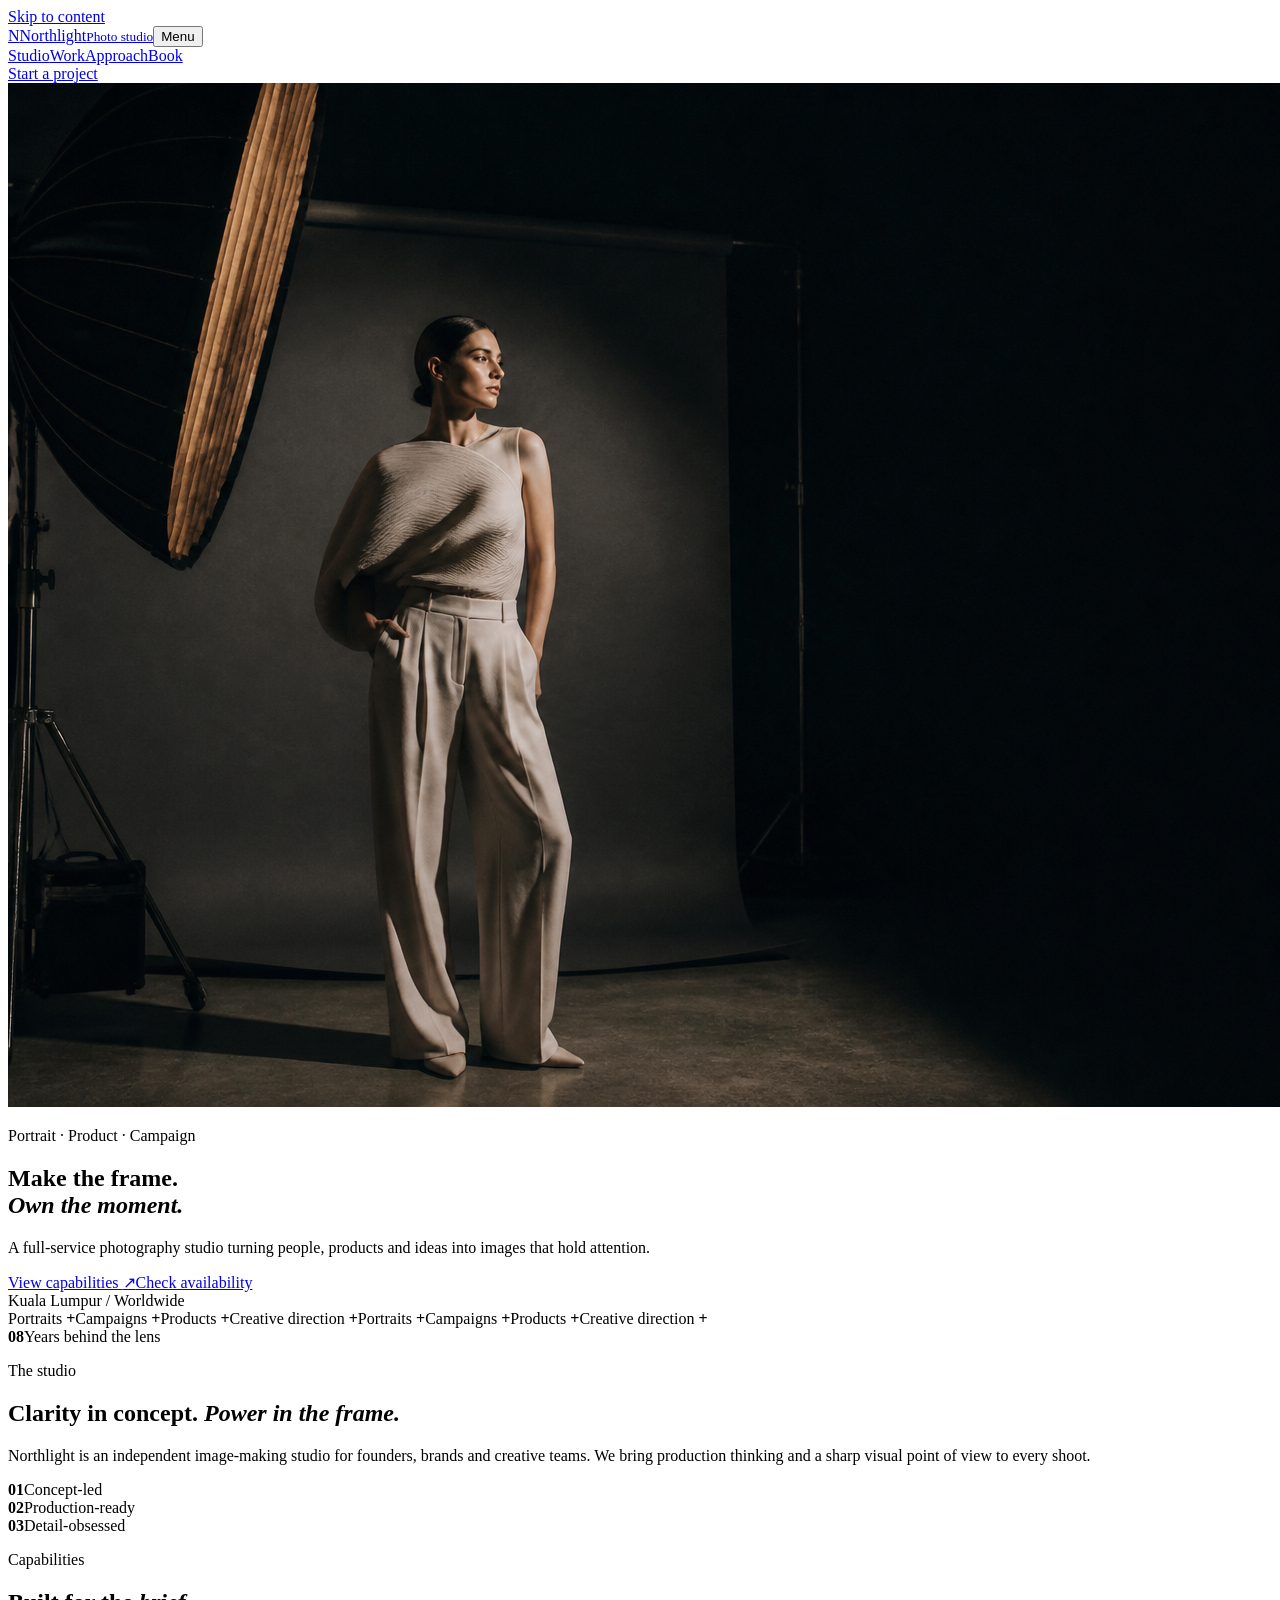
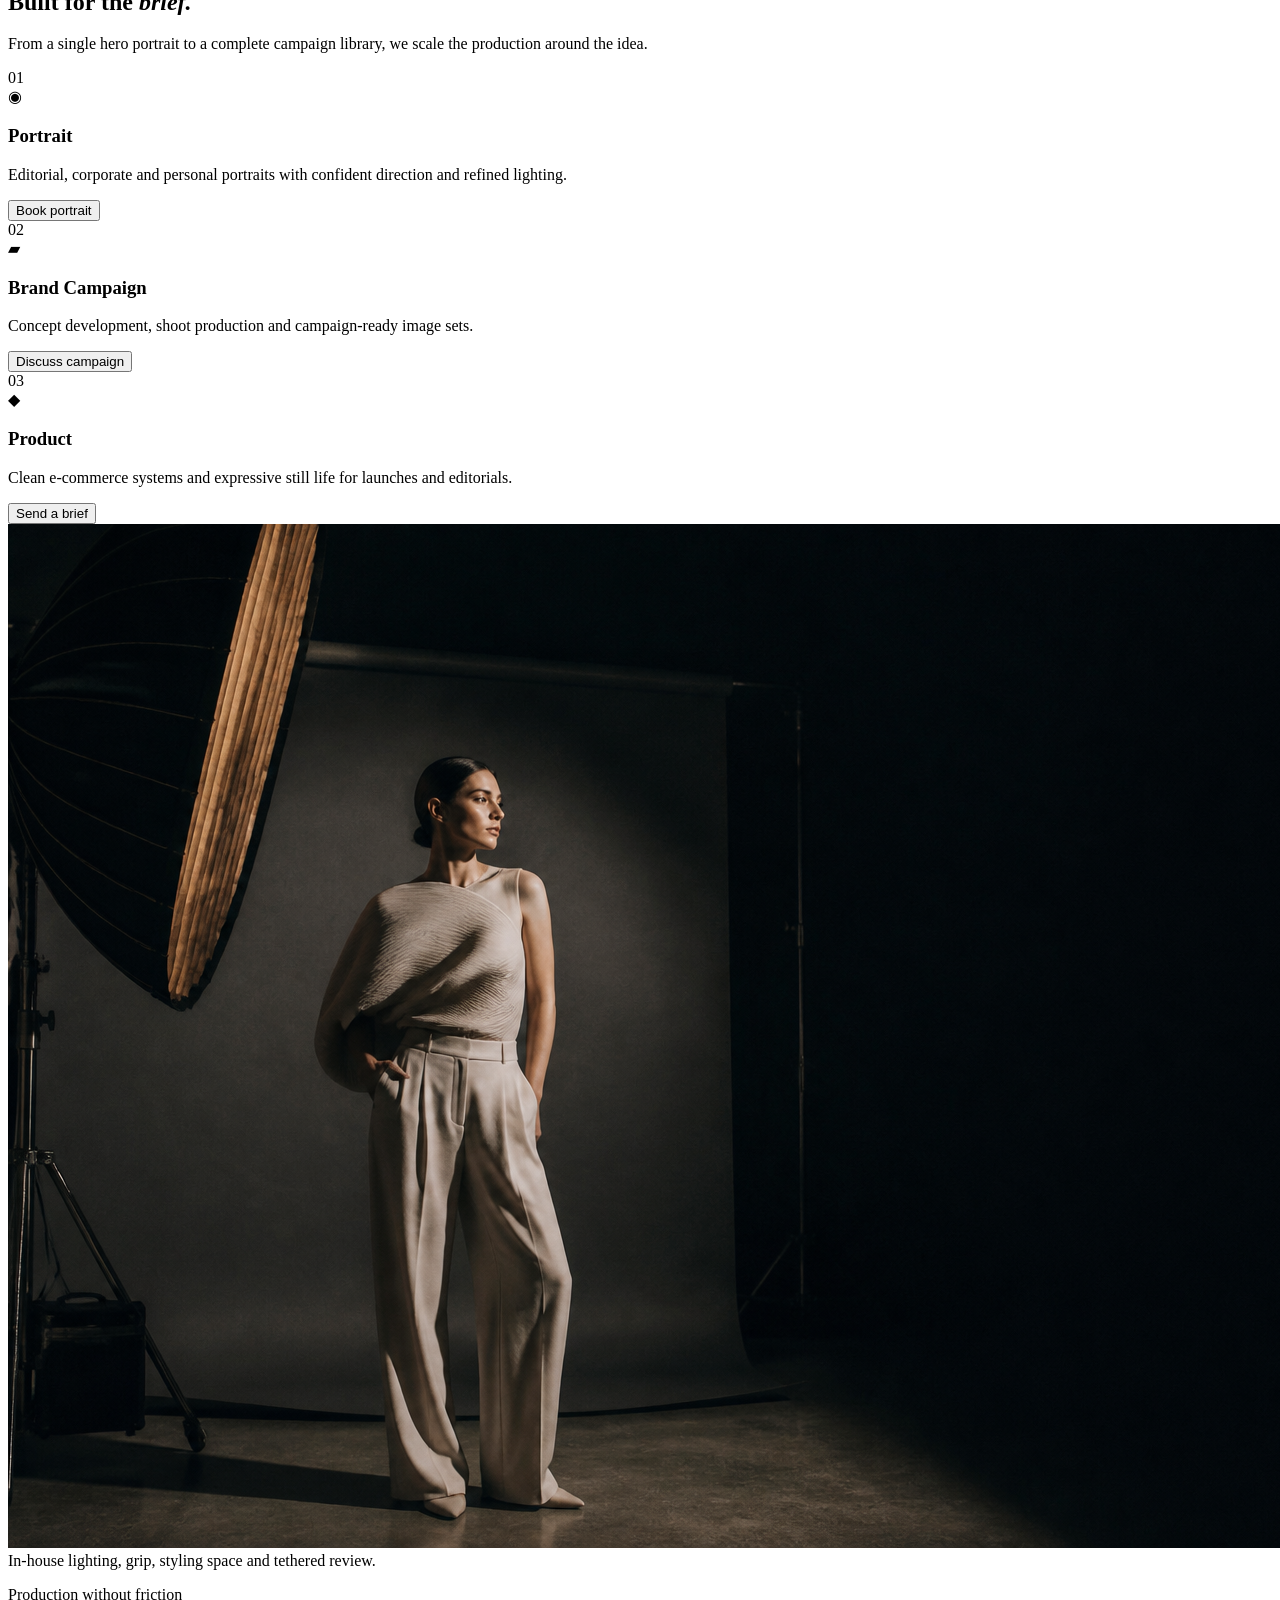
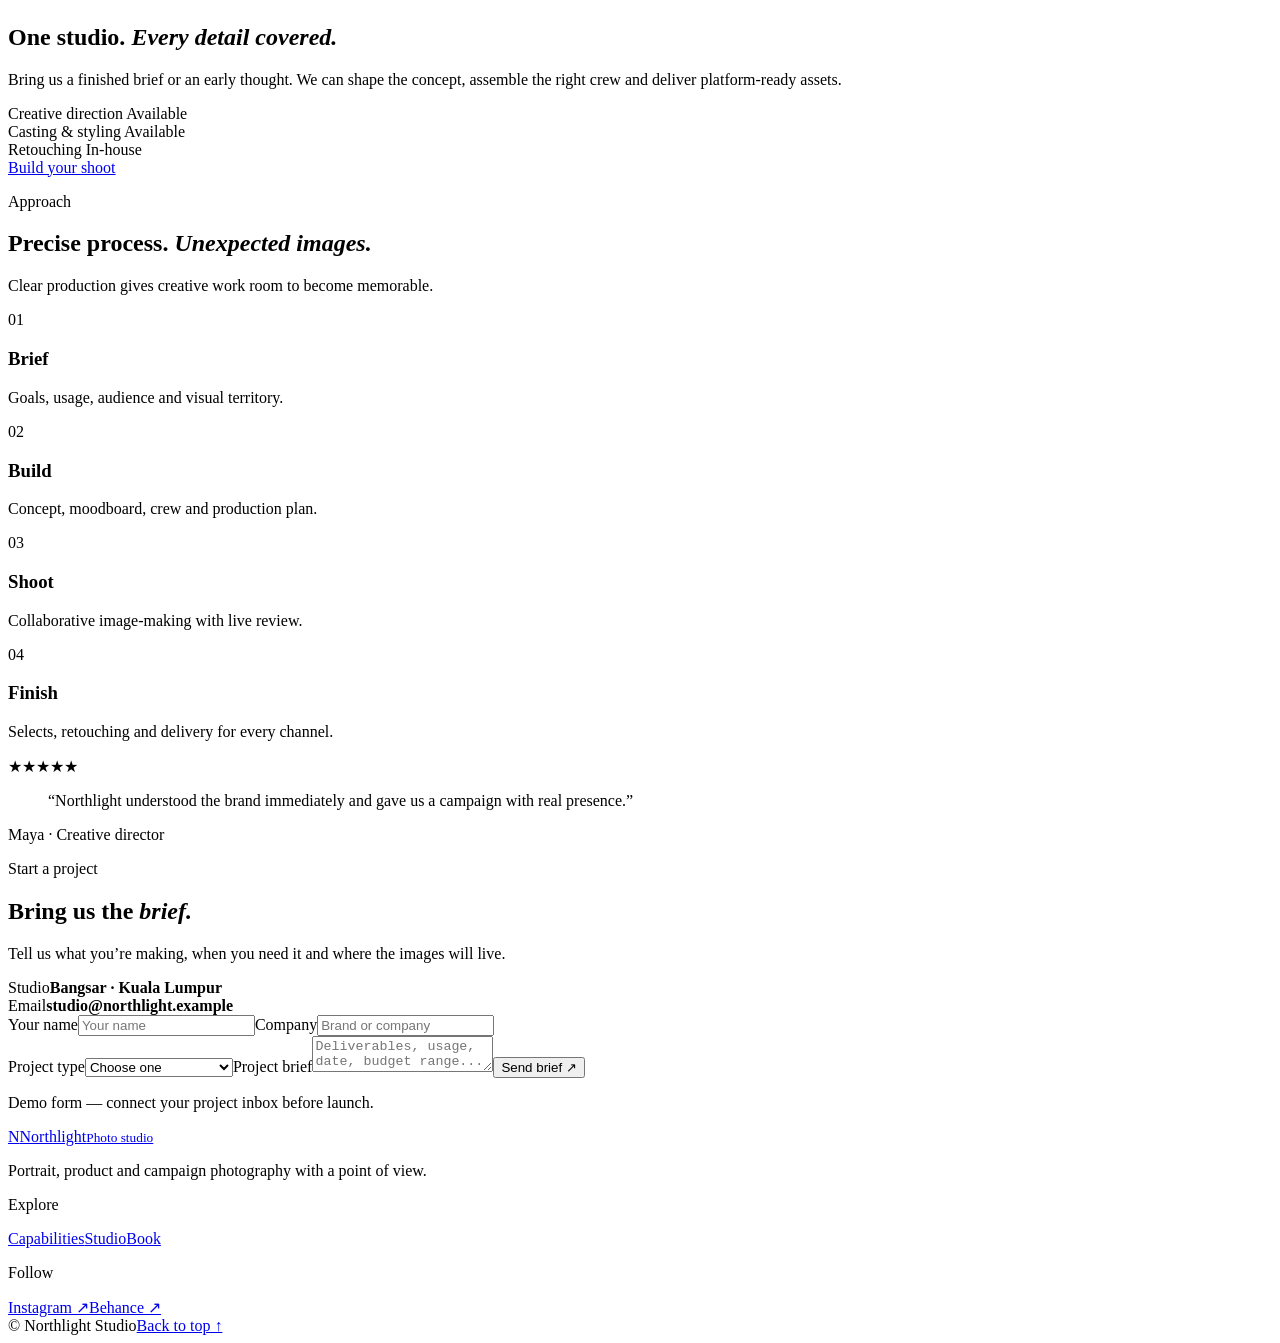
==== index.html @ 63faa830 "Add files via upload" ====
<!doctype html><html lang="en"><head><meta charset="UTF-8"><meta name="viewport" content="width=device-width,initial-scale=1"><meta name="description" content="Northlight Studio creates bold portraits, brand campaigns and polished product photography."><meta name="theme-color" content="#111111"><title>Northlight Studio | Photography</title><link rel="preconnect" href="https://fonts.googleapis.com"><link rel="preconnect" href="https://fonts.gstatic.com" crossorigin><link href="https://fonts.googleapis.com/css2?family=Bebas+Neue&family=Inter:wght@400;600;700;800&display=swap" rel="stylesheet"><style>:root{--paper:#f0f0ec;--surface:#fff;--ink:#111;--muted:#6a6a67;--accent:#e6a71d;--accent-2:#f5c753;--line:rgba(17,17,17,.18);--hero-overlay:linear-gradient(90deg,rgba(8,8,8,.05),rgba(8,8,8,.85) 65%);--display:"Bebas Neue",sans-serif;--body:"Inter",sans-serif;--radius:0}</style><link rel="stylesheet" href="styles.css"><script src="script.js" defer></script></head>
<body data-theme="photo"><a class="skip-link" href="#main">Skip to content</a><header class="header"><a class="brand" href="#top"><span class="brand-mark">N</span><span class="brand-name">Northlight<small>Photo studio</small></span></a><button class="menu-button" aria-expanded="false" aria-controls="nav"><span></span><span></span><span></span><span class="sr-only">Menu</span></button><nav class="nav" id="nav"><a href="#about">Studio</a><a href="#services">Work</a><a href="#process">Approach</a><a href="#contact">Book</a></nav><a class="header-action" href="#contact">Start a project</a></header>
<main id="main"><section class="hero" id="top"><img class="hero-media" src="assets/hero.png" alt="Editorial portrait session in a dark professional photography studio"><div class="hero-overlay"></div><div class="hero-content shell"><p class="kicker">Portrait · Product · Campaign</p><h1>Make the frame.<br><em>Own the moment.</em></h1><p class="hero-lead">A full-service photography studio turning people, products and ideas into images that hold attention.</p><div class="actions"><a class="button button-primary" href="#services">View capabilities <span>↗</span></a><a class="button button-secondary" href="#contact">Check availability</a></div></div><div class="hero-note"><span></span> Kuala Lumpur / Worldwide</div></section>
<div class="ticker"><div class="ticker-track"><span>Portraits <b>+</b></span><span>Campaigns <b>+</b></span><span>Products <b>+</b></span><span>Creative direction <b>+</b></span><span>Portraits <b>+</b></span><span>Campaigns <b>+</b></span><span>Products <b>+</b></span><span>Creative direction <b>+</b></span></div></div>
<section class="section" id="about"><div class="shell about-grid"><div class="about-stamp reveal"><div><strong>08</strong><span>Years behind the lens</span></div></div><div class="about-copy reveal"><p class="eyebrow">The studio</p><h2>Clarity in concept. <em>Power in the frame.</em></h2><p class="copy-text">Northlight is an independent image-making studio for founders, brands and creative teams. We bring production thinking and a sharp visual point of view to every shoot.</p><div class="principles"><div><b>01</b><span>Concept-led</span></div><div><b>02</b><span>Production-ready</span></div><div><b>03</b><span>Detail-obsessed</span></div></div></div></div></section>
<section class="section section-alt" id="services"><div class="shell"><div class="section-head reveal"><div><p class="eyebrow">Capabilities</p><h2>Built for the <em>brief.</em></h2></div><p>From a single hero portrait to a complete campaign library, we scale the production around the idea.</p></div><div class="card-grid"><article class="card reveal"><span class="card-number">01</span><div class="card-icon">◉</div><h3>Portrait</h3><p>Editorial, corporate and personal portraits with confident direction and refined lighting.</p><button class="text-link" data-service="Portrait Session">Book portrait</button></article><article class="card reveal"><span class="card-number">02</span><div class="card-icon">▰</div><h3>Brand Campaign</h3><p>Concept development, shoot production and campaign-ready image sets.</p><button class="text-link" data-service="Brand Campaign">Discuss campaign</button></article><article class="card reveal"><span class="card-number">03</span><div class="card-icon">◆</div><h3>Product</h3><p>Clean e-commerce systems and expressive still life for launches and editorials.</p><button class="text-link" data-service="Product Photography">Send a brief</button></article></div></div></section>
<section class="feature-grid"><div class="feature-visual"><img src="assets/hero.png" alt="Fashion photography session with studio lighting"><div class="feature-label">In-house lighting, grip, styling space and tethered review.</div></div><div class="feature-copy"><p class="eyebrow">Production without friction</p><h2>One studio. <em>Every detail covered.</em></h2><p>Bring us a finished brief or an early thought. We can shape the concept, assemble the right crew and deliver platform-ready assets.</p><div class="mini-list"><div>Creative direction <span>Available</span></div><div>Casting &amp; styling <span>Available</span></div><div>Retouching <span>In-house</span></div></div><a class="button button-primary" href="#contact">Build your shoot</a></div></section>
<section class="section" id="process"><div class="shell"><div class="section-head reveal"><div><p class="eyebrow">Approach</p><h2>Precise process. <em>Unexpected images.</em></h2></div><p>Clear production gives creative work room to become memorable.</p></div><div class="process"><article class="step reveal"><span>01</span><h3>Brief</h3><p>Goals, usage, audience and visual territory.</p></article><article class="step reveal"><span>02</span><h3>Build</h3><p>Concept, moodboard, crew and production plan.</p></article><article class="step reveal"><span>03</span><h3>Shoot</h3><p>Collaborative image-making with live review.</p></article><article class="step reveal"><span>04</span><h3>Finish</h3><p>Selects, retouching and delivery for every channel.</p></article></div></div></section>
<section class="section section-alt quote-section"><div class="shell quote-inner reveal"><div class="stars">★★★★★</div><blockquote>“Northlight understood the brand immediately and gave us a campaign with real presence.”</blockquote><p class="quote-author">Maya · Creative director</p></div></section>
<section class="section section-dark" id="contact"><div class="shell contact-grid"><div class="contact-copy reveal"><p class="eyebrow">Start a project</p><h2>Bring us the <em>brief.</em></h2><p>Tell us what you’re making, when you need it and where the images will live.</p><div class="contact-meta"><div><span>Studio</span><b>Bangsar · Kuala Lumpur</b></div><div><span>Email</span><b>studio@northlight.example</b></div></div></div><form class="contact-form reveal"><div class="field-row"><label>Your name<input required placeholder="Your name"></label><label>Company<input placeholder="Brand or company"></label></div><label>Project type<select id="service" required><option value="">Choose one</option><option>Portrait Session</option><option>Brand Campaign</option><option>Product Photography</option></select></label><label>Project brief<textarea placeholder="Deliverables, usage, date, budget range..."></textarea></label><button class="button button-primary" type="submit">Send brief <span>↗</span></button><p class="form-note">Demo form — connect your project inbox before launch.</p></form></div></section></main>
<footer class="footer"><div class="shell footer-main"><div class="footer-brand"><a class="brand" href="#top"><span class="brand-mark">N</span><span class="brand-name">Northlight<small>Photo studio</small></span></a><p>Portrait, product and campaign photography with a point of view.</p></div><div class="footer-links"><p>Explore</p><a href="#services">Capabilities</a><a href="#about">Studio</a><a href="#contact">Book</a></div><div class="footer-links"><p>Follow</p><a href="#">Instagram ↗</a><a href="#">Behance ↗</a></div></div><div class="shell footer-bottom"><span>© <span data-year></span> Northlight Studio</span><a href="#top">Back to top ↑</a></div></footer><div class="toast" role="status" aria-live="polite"></div></body></html>
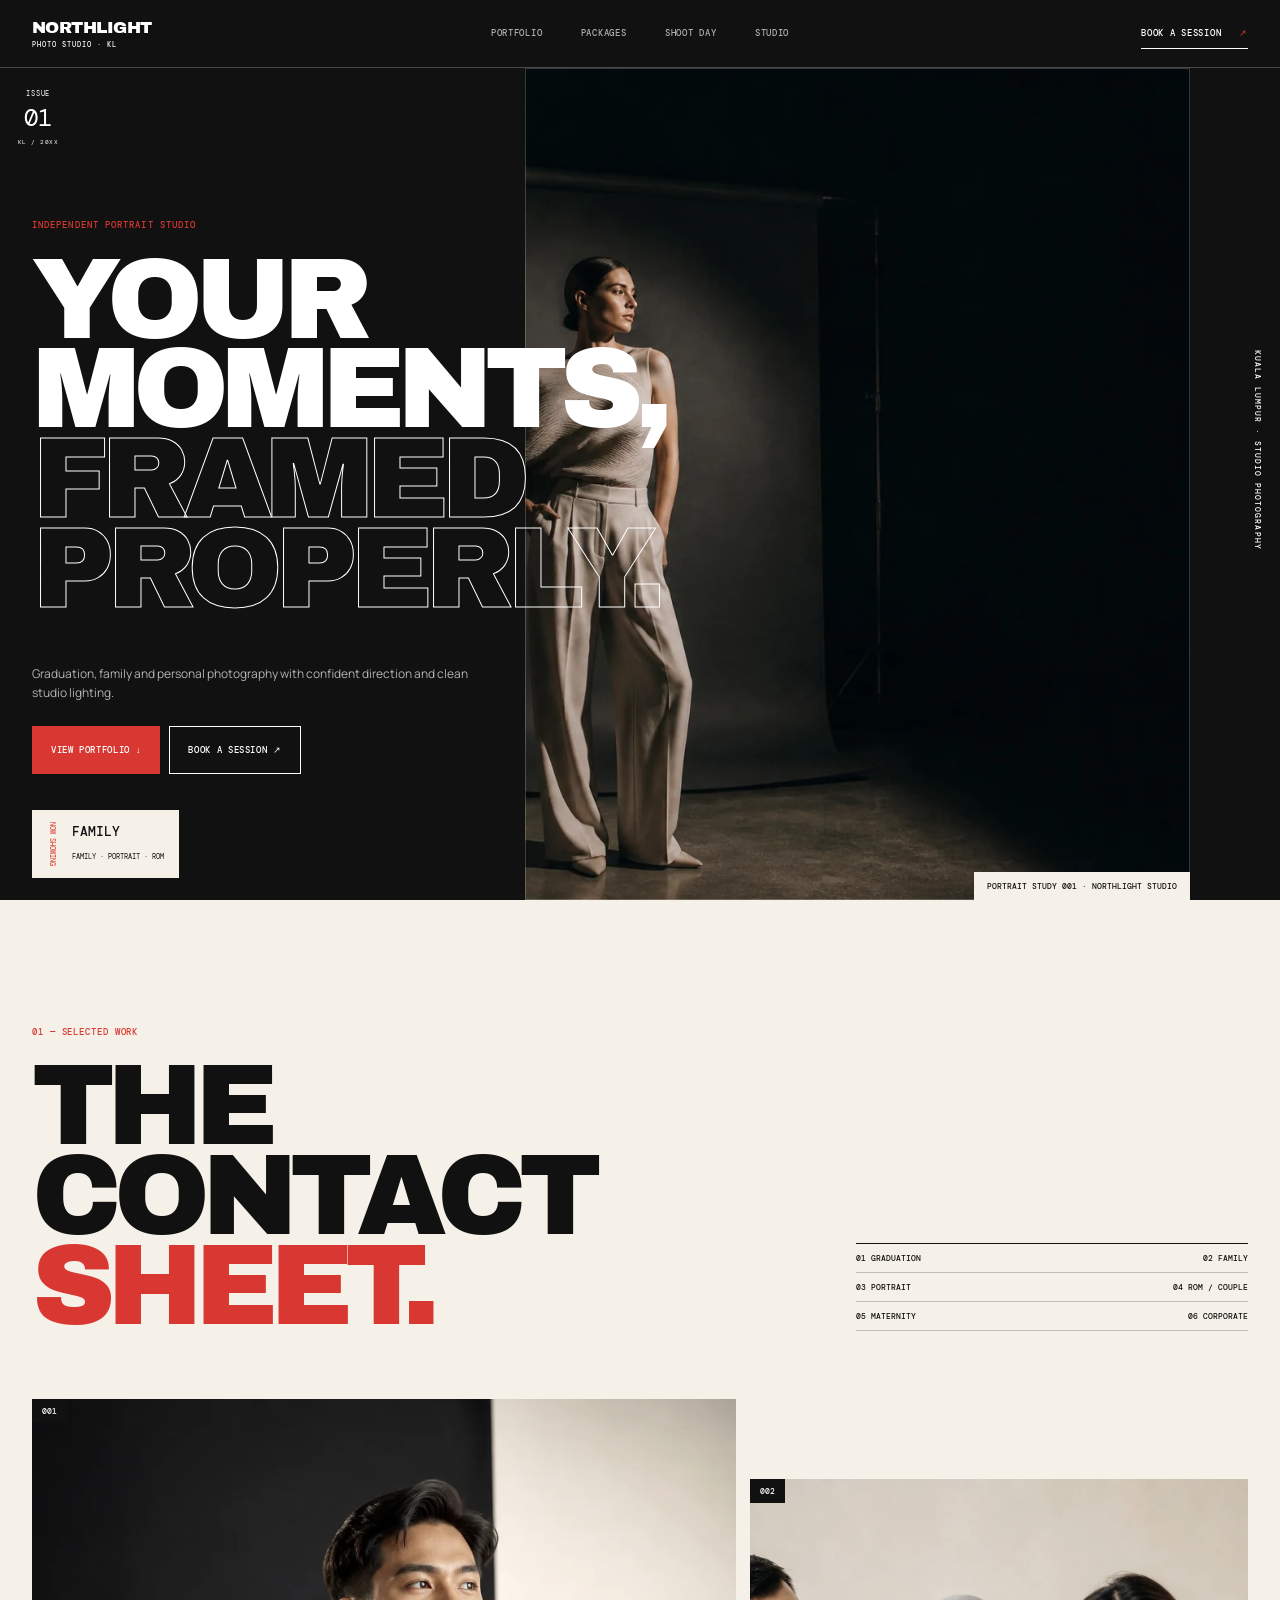
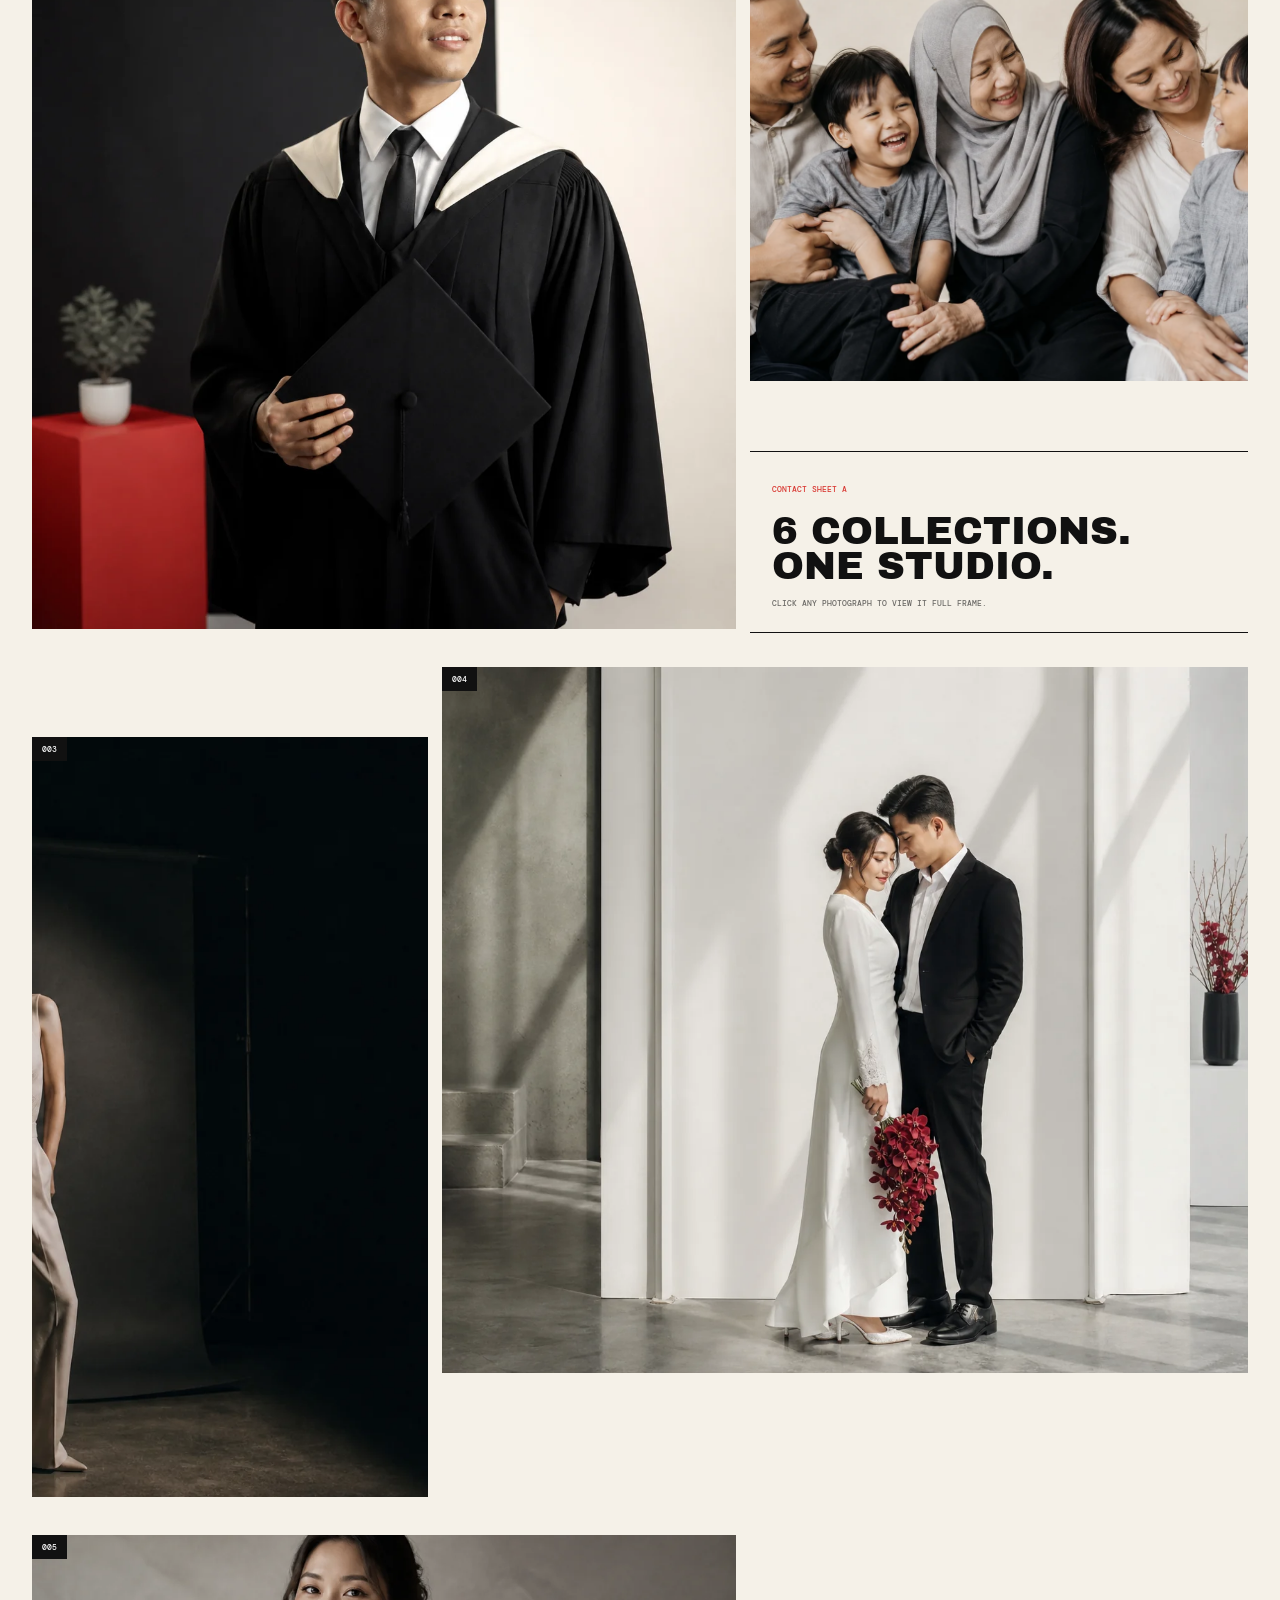
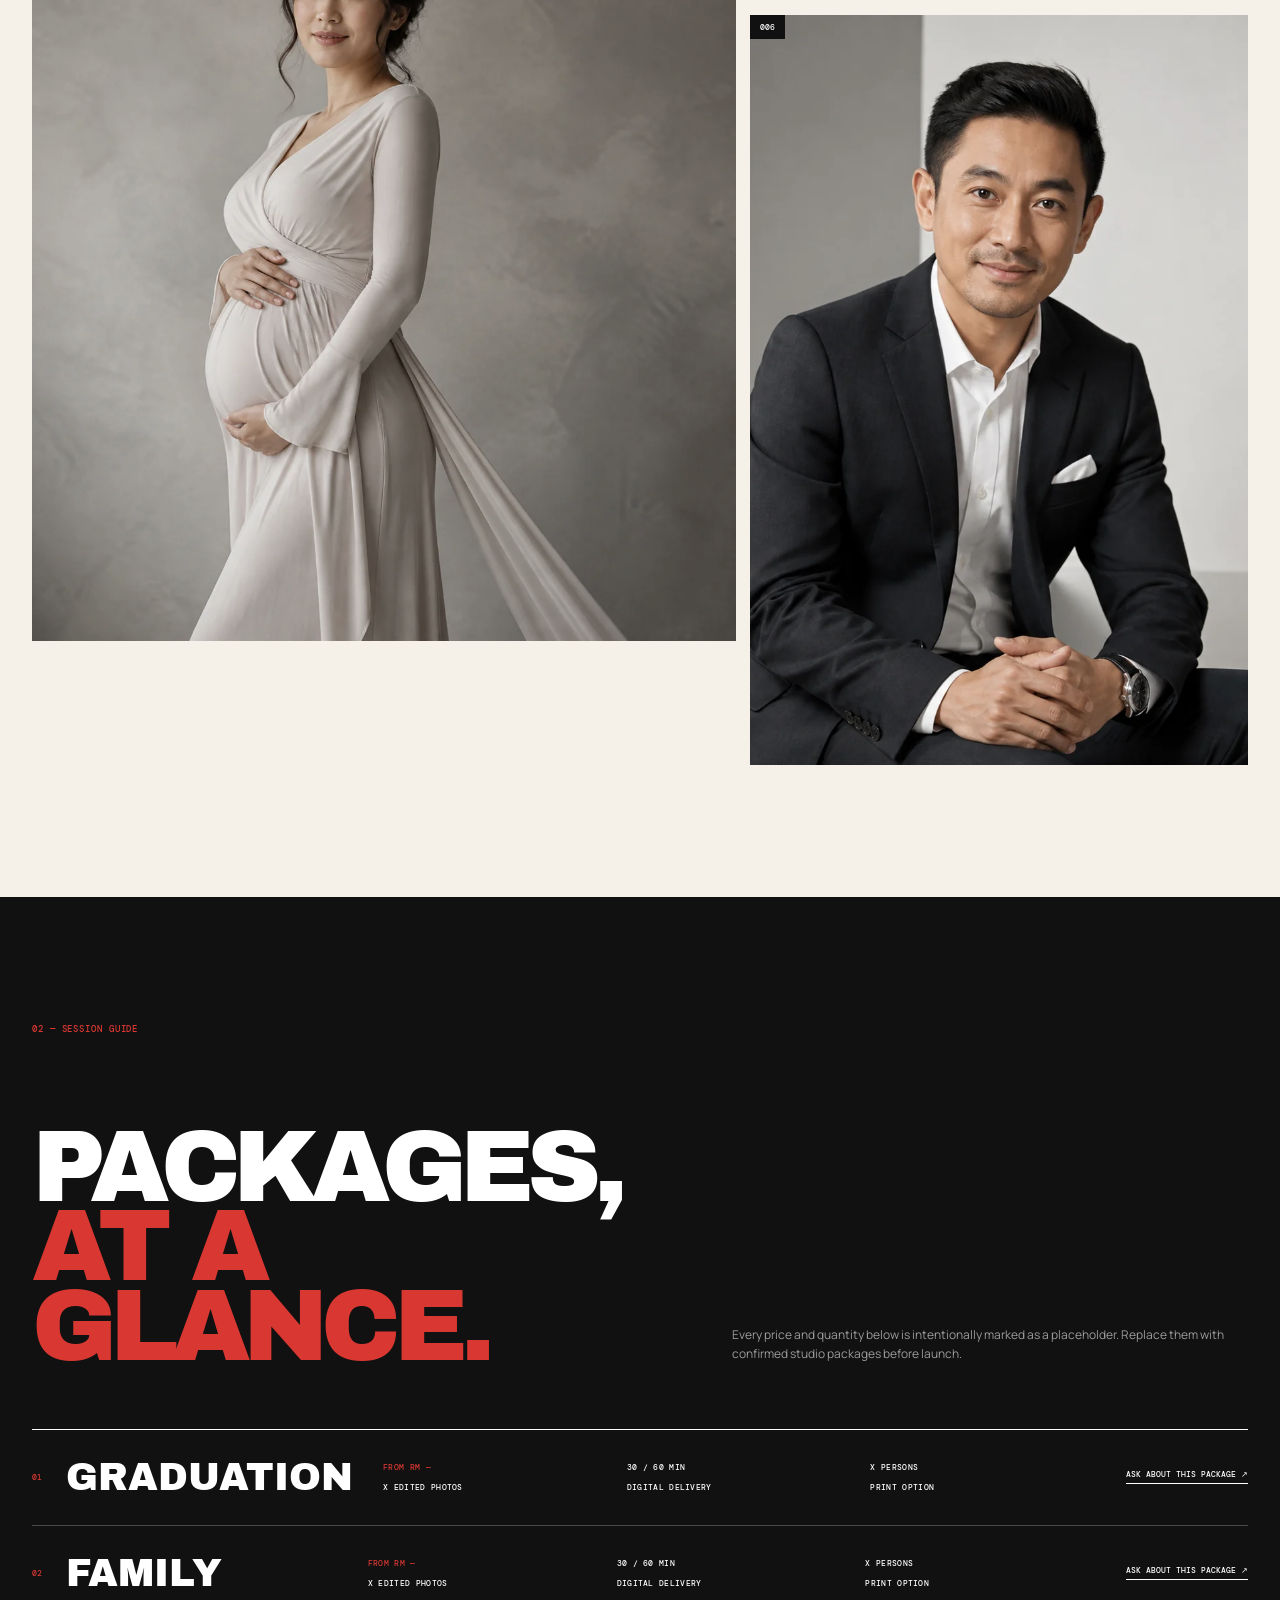
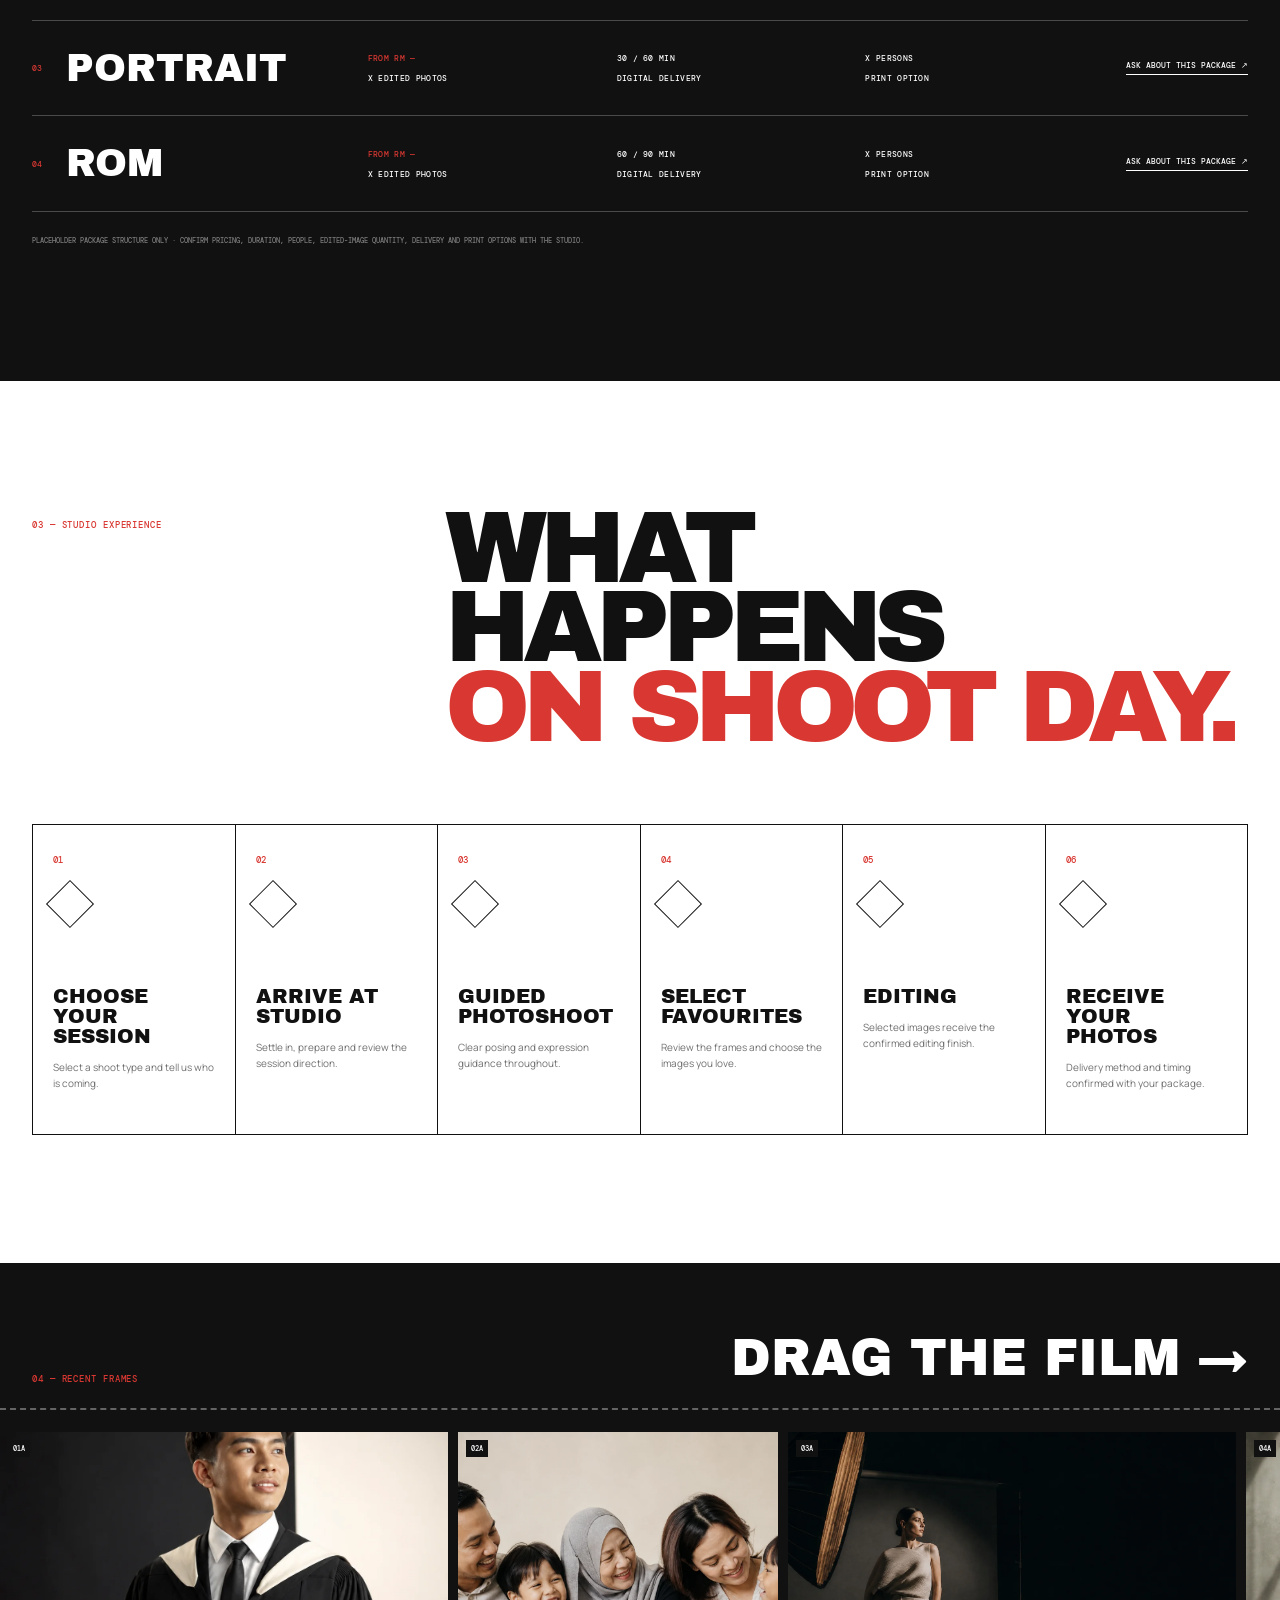
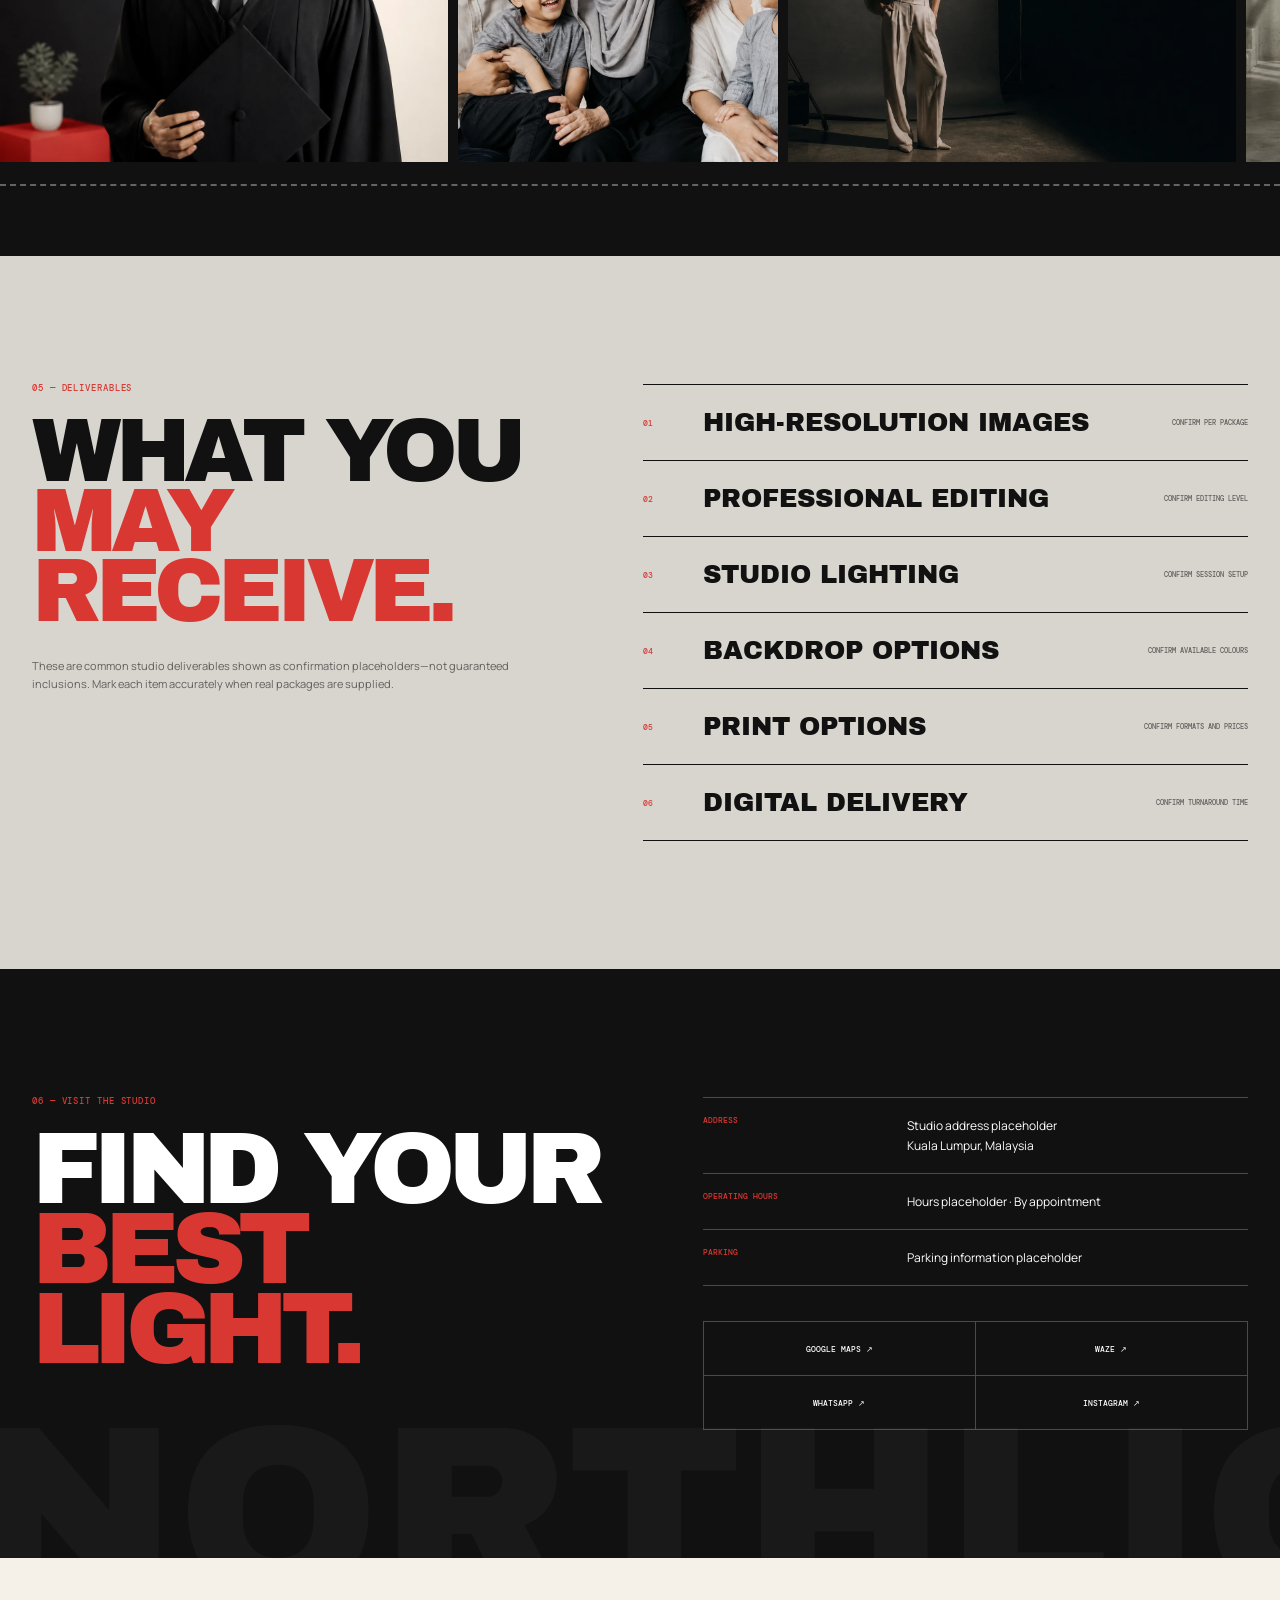
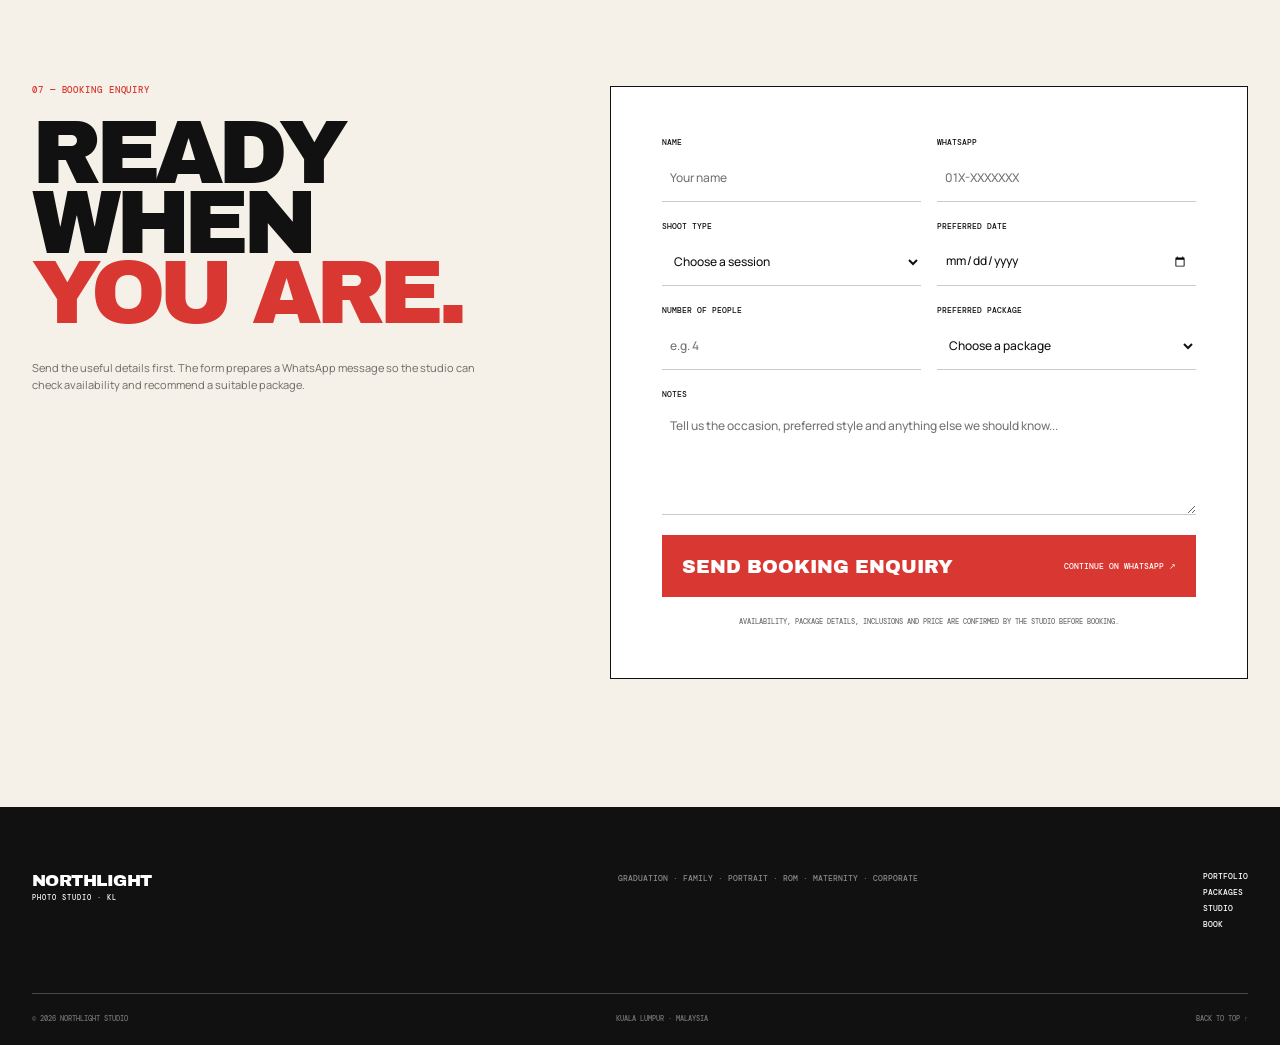
==== commit 99b45a6a: "Add files via upload" ====
--- a/index.html
+++ b/index.html
@@ -1,11 +1,83 @@
-<!doctype html><html lang="en"><head><meta charset="UTF-8"><meta name="viewport" content="width=device-width,initial-scale=1"><meta name="description" content="Northlight Studio creates bold portraits, brand campaigns and polished product photography."><meta name="theme-color" content="#111111"><title>Northlight Studio | Photography</title><link rel="preconnect" href="https://fonts.googleapis.com"><link rel="preconnect" href="https://fonts.gstatic.com" crossorigin><link href="https://fonts.googleapis.com/css2?family=Bebas+Neue&family=Inter:wght@400;600;700;800&display=swap" rel="stylesheet"><style>:root{--paper:#f0f0ec;--surface:#fff;--ink:#111;--muted:#6a6a67;--accent:#e6a71d;--accent-2:#f5c753;--line:rgba(17,17,17,.18);--hero-overlay:linear-gradient(90deg,rgba(8,8,8,.05),rgba(8,8,8,.85) 65%);--display:"Bebas Neue",sans-serif;--body:"Inter",sans-serif;--radius:0}</style><link rel="stylesheet" href="styles.css"><script src="script.js" defer></script></head>
-<body data-theme="photo"><a class="skip-link" href="#main">Skip to content</a><header class="header"><a class="brand" href="#top"><span class="brand-mark">N</span><span class="brand-name">Northlight<small>Photo studio</small></span></a><button class="menu-button" aria-expanded="false" aria-controls="nav"><span></span><span></span><span></span><span class="sr-only">Menu</span></button><nav class="nav" id="nav"><a href="#about">Studio</a><a href="#services">Work</a><a href="#process">Approach</a><a href="#contact">Book</a></nav><a class="header-action" href="#contact">Start a project</a></header>
-<main id="main"><section class="hero" id="top"><img class="hero-media" src="assets/hero.png" alt="Editorial portrait session in a dark professional photography studio"><div class="hero-overlay"></div><div class="hero-content shell"><p class="kicker">Portrait · Product · Campaign</p><h1>Make the frame.<br><em>Own the moment.</em></h1><p class="hero-lead">A full-service photography studio turning people, products and ideas into images that hold attention.</p><div class="actions"><a class="button button-primary" href="#services">View capabilities <span>↗</span></a><a class="button button-secondary" href="#contact">Check availability</a></div></div><div class="hero-note"><span></span> Kuala Lumpur / Worldwide</div></section>
-<div class="ticker"><div class="ticker-track"><span>Portraits <b>+</b></span><span>Campaigns <b>+</b></span><span>Products <b>+</b></span><span>Creative direction <b>+</b></span><span>Portraits <b>+</b></span><span>Campaigns <b>+</b></span><span>Products <b>+</b></span><span>Creative direction <b>+</b></span></div></div>
-<section class="section" id="about"><div class="shell about-grid"><div class="about-stamp reveal"><div><strong>08</strong><span>Years behind the lens</span></div></div><div class="about-copy reveal"><p class="eyebrow">The studio</p><h2>Clarity in concept. <em>Power in the frame.</em></h2><p class="copy-text">Northlight is an independent image-making studio for founders, brands and creative teams. We bring production thinking and a sharp visual point of view to every shoot.</p><div class="principles"><div><b>01</b><span>Concept-led</span></div><div><b>02</b><span>Production-ready</span></div><div><b>03</b><span>Detail-obsessed</span></div></div></div></div></section>
-<section class="section section-alt" id="services"><div class="shell"><div class="section-head reveal"><div><p class="eyebrow">Capabilities</p><h2>Built for the <em>brief.</em></h2></div><p>From a single hero portrait to a complete campaign library, we scale the production around the idea.</p></div><div class="card-grid"><article class="card reveal"><span class="card-number">01</span><div class="card-icon">◉</div><h3>Portrait</h3><p>Editorial, corporate and personal portraits with confident direction and refined lighting.</p><button class="text-link" data-service="Portrait Session">Book portrait</button></article><article class="card reveal"><span class="card-number">02</span><div class="card-icon">▰</div><h3>Brand Campaign</h3><p>Concept development, shoot production and campaign-ready image sets.</p><button class="text-link" data-service="Brand Campaign">Discuss campaign</button></article><article class="card reveal"><span class="card-number">03</span><div class="card-icon">◆</div><h3>Product</h3><p>Clean e-commerce systems and expressive still life for launches and editorials.</p><button class="text-link" data-service="Product Photography">Send a brief</button></article></div></div></section>
-<section class="feature-grid"><div class="feature-visual"><img src="assets/hero.png" alt="Fashion photography session with studio lighting"><div class="feature-label">In-house lighting, grip, styling space and tethered review.</div></div><div class="feature-copy"><p class="eyebrow">Production without friction</p><h2>One studio. <em>Every detail covered.</em></h2><p>Bring us a finished brief or an early thought. We can shape the concept, assemble the right crew and deliver platform-ready assets.</p><div class="mini-list"><div>Creative direction <span>Available</span></div><div>Casting &amp; styling <span>Available</span></div><div>Retouching <span>In-house</span></div></div><a class="button button-primary" href="#contact">Build your shoot</a></div></section>
-<section class="section" id="process"><div class="shell"><div class="section-head reveal"><div><p class="eyebrow">Approach</p><h2>Precise process. <em>Unexpected images.</em></h2></div><p>Clear production gives creative work room to become memorable.</p></div><div class="process"><article class="step reveal"><span>01</span><h3>Brief</h3><p>Goals, usage, audience and visual territory.</p></article><article class="step reveal"><span>02</span><h3>Build</h3><p>Concept, moodboard, crew and production plan.</p></article><article class="step reveal"><span>03</span><h3>Shoot</h3><p>Collaborative image-making with live review.</p></article><article class="step reveal"><span>04</span><h3>Finish</h3><p>Selects, retouching and delivery for every channel.</p></article></div></div></section>
-<section class="section section-alt quote-section"><div class="shell quote-inner reveal"><div class="stars">★★★★★</div><blockquote>“Northlight understood the brand immediately and gave us a campaign with real presence.”</blockquote><p class="quote-author">Maya · Creative director</p></div></section>
-<section class="section section-dark" id="contact"><div class="shell contact-grid"><div class="contact-copy reveal"><p class="eyebrow">Start a project</p><h2>Bring us the <em>brief.</em></h2><p>Tell us what you’re making, when you need it and where the images will live.</p><div class="contact-meta"><div><span>Studio</span><b>Bangsar · Kuala Lumpur</b></div><div><span>Email</span><b>studio@northlight.example</b></div></div></div><form class="contact-form reveal"><div class="field-row"><label>Your name<input required placeholder="Your name"></label><label>Company<input placeholder="Brand or company"></label></div><label>Project type<select id="service" required><option value="">Choose one</option><option>Portrait Session</option><option>Brand Campaign</option><option>Product Photography</option></select></label><label>Project brief<textarea placeholder="Deliverables, usage, date, budget range..."></textarea></label><button class="button button-primary" type="submit">Send brief <span>↗</span></button><p class="form-note">Demo form — connect your project inbox before launch.</p></form></div></section></main>
-<footer class="footer"><div class="shell footer-main"><div class="footer-brand"><a class="brand" href="#top"><span class="brand-mark">N</span><span class="brand-name">Northlight<small>Photo studio</small></span></a><p>Portrait, product and campaign photography with a point of view.</p></div><div class="footer-links"><p>Explore</p><a href="#services">Capabilities</a><a href="#about">Studio</a><a href="#contact">Book</a></div><div class="footer-links"><p>Follow</p><a href="#">Instagram ↗</a><a href="#">Behance ↗</a></div></div><div class="shell footer-bottom"><span>© <span data-year></span> Northlight Studio</span><a href="#top">Back to top ↑</a></div></footer><div class="toast" role="status" aria-live="polite"></div></body></html>
+<!doctype html>
+<html lang="en">
+<head>
+  <meta charset="utf-8">
+  <meta name="viewport" content="width=device-width, initial-scale=1">
+  <meta name="description" content="Northlight Studio — graduation, family, portrait, ROM, maternity and corporate photography in Kuala Lumpur.">
+  <meta name="theme-color" content="#111111">
+  <title>Northlight Studio | Kuala Lumpur Photography</title>
+  <link rel="preconnect" href="https://fonts.googleapis.com">
+  <link rel="preconnect" href="https://fonts.gstatic.com" crossorigin>
+  <link href="https://fonts.googleapis.com/css2?family=Archivo+Black&family=DM+Mono:wght@400;500&family=Manrope:wght@400;500;600;700&display=swap" rel="stylesheet">
+  <link rel="stylesheet" href="styles.css">
+  <script src="script.js" defer></script>
+</head>
+<body>
+  <a class="skip-link" href="#main">Skip to content</a>
+
+  <header class="site-header" id="site-header">
+    <a class="wordmark" href="#top" aria-label="Northlight Studio home"><strong>NORTHLIGHT</strong><small>PHOTO STUDIO · KL</small></a>
+    <nav class="desktop-nav" aria-label="Primary navigation"><a href="#portfolio">Portfolio</a><a href="#packages">Packages</a><a href="#experience">Shoot day</a><a href="#studio">Studio</a></nav>
+    <a class="header-book" href="#booking">Book a session <span>↗</span></a>
+    <button class="menu-toggle" type="button" aria-expanded="false" aria-controls="mobile-nav"><span></span><span></span><span class="sr-only">Open menu</span></button>
+    <nav class="mobile-nav" id="mobile-nav" aria-label="Mobile navigation"><a href="#portfolio">Portfolio</a><a href="#packages">Packages</a><a href="#experience">Shoot day</a><a href="#studio">Studio info</a><a href="#booking">Book a session</a></nav>
+  </header>
+
+  <main id="main">
+    <section class="cover" id="top" aria-labelledby="cover-title">
+      <div class="cover-issue"><span>Issue</span><strong>01</strong><small>KL / 20XX</small></div>
+      <p class="cover-vertical">Kuala Lumpur · Studio Photography</p>
+      <figure class="cover-photo reveal"><img src="assets/images/hero/studio-cover.webp" alt="Editorial portrait photographed in a professional studio"><figcaption>Portrait study 001 · Northlight Studio</figcaption></figure>
+      <div class="cover-copy">
+        <p class="cover-kicker reveal">Independent portrait studio</p>
+        <h1 id="cover-title" class="reveal">Your moments,<br><span>framed properly.</span></h1>
+        <div class="cover-bottom reveal"><p>Graduation, family and personal photography with confident direction and clean studio lighting.</p><div><a class="button button-red" href="#portfolio">View portfolio ↓</a><a class="button button-line" href="#booking">Book a session ↗</a></div></div>
+      </div>
+      <div class="cover-label"><span>Now showing</span><strong data-rotate-label>Graduation</strong><small>Family · Portrait · ROM</small></div>
+    </section>
+
+    <section class="portfolio-section" id="portfolio" aria-labelledby="portfolio-title">
+      <div class="portfolio-heading shell reveal"><div><p class="editorial-code">01 — Selected work</p><h2 id="portfolio-title">The<br>contact<br><span>sheet.</span></h2></div><div class="collection-index"><span>01 Graduation</span><span>02 Family</span><span>03 Portrait</span><span>04 ROM / Couple</span><span>05 Maternity</span><span>06 Corporate</span></div></div>
+      <div class="contact-sheet shell">
+        <button class="photo-item photo-01 reveal" type="button" data-full="assets/images/gallery/01-graduation.webp" data-caption="Graduation · Studio confidence"><span class="frame-number">001</span><img src="assets/images/gallery/01-graduation.webp" alt="Graduate photographed against a black and off-white studio set" loading="lazy"><span class="photo-caption"><b>01 / Graduation</b><small>Studio confidence · Kuala Lumpur</small></span></button>
+        <button class="photo-item photo-02 reveal" type="button" data-full="assets/images/gallery/02-family.webp" data-caption="Family · Together, naturally"><span class="frame-number">002</span><img src="assets/images/gallery/02-family.webp" alt="Multi-generation Malaysian family portrait" loading="lazy"><span class="photo-caption"><b>02 / Family</b><small>Together, naturally · Studio series</small></span></button>
+        <aside class="contact-note reveal"><span>Contact sheet A</span><strong>6 collections.<br>One studio.</strong><p>Click any photograph to view it full frame.</p></aside>
+        <button class="photo-item photo-03 reveal" type="button" data-full="assets/images/gallery/03-portrait.webp" data-caption="Portrait · Quiet strength"><span class="frame-number">003</span><img src="assets/images/gallery/03-portrait.webp" alt="Fashion-inspired studio portrait with dramatic lighting" loading="lazy"><span class="photo-caption"><b>03 / Portrait</b><small>Quiet strength · Editorial light</small></span></button>
+        <button class="photo-item photo-04 reveal" type="button" data-full="assets/images/gallery/04-rom-couple.webp" data-caption="ROM / Couple · Just the two of you"><span class="frame-number">004</span><img src="assets/images/gallery/04-rom-couple.webp" alt="Couple photographed after their civil marriage ceremony" loading="lazy"><span class="photo-caption"><b>04 / ROM / Couple</b><small>Just the two of you · Civil ceremony</small></span></button>
+        <button class="photo-item photo-05 reveal" type="button" data-full="assets/images/gallery/05-maternity.webp" data-caption="Maternity · A new chapter"><span class="frame-number">005</span><img src="assets/images/gallery/05-maternity.webp" alt="Elegant maternity portrait in a neutral studio" loading="lazy"><span class="photo-caption"><b>05 / Maternity</b><small>A new chapter · Soft study</small></span></button>
+        <button class="photo-item photo-06 reveal" type="button" data-full="assets/images/gallery/06-corporate.webp" data-caption="Corporate · Professional, not predictable"><span class="frame-number">006</span><img src="assets/images/gallery/06-corporate.webp" alt="Modern corporate portrait in a graphic studio set" loading="lazy"><span class="photo-caption"><b>06 / Corporate</b><small>Professional, not predictable</small></span></button>
+      </div>
+    </section>
+
+    <section class="packages-section" id="packages" aria-labelledby="packages-title">
+      <div class="packages-top shell reveal"><p class="editorial-code">02 — Session guide</p><h2 id="packages-title">Packages,<br><span>at a glance.</span></h2><p>Every price and quantity below is intentionally marked as a placeholder. Replace them with confirmed studio packages before launch.</p></div>
+      <div class="package-table shell">
+        <article class="package-row reveal"><div class="package-name"><span>01</span><h3>Graduation</h3></div><div class="package-facts"><span>From RM —</span><span>30 / 60 min</span><span>X persons</span><span>X edited photos</span><span>Digital delivery</span><span>Print option</span></div><button type="button" data-package="Graduation">Ask about this package ↗</button></article>
+        <article class="package-row reveal"><div class="package-name"><span>02</span><h3>Family</h3></div><div class="package-facts"><span>From RM —</span><span>30 / 60 min</span><span>X persons</span><span>X edited photos</span><span>Digital delivery</span><span>Print option</span></div><button type="button" data-package="Family">Ask about this package ↗</button></article>
+        <article class="package-row reveal"><div class="package-name"><span>03</span><h3>Portrait</h3></div><div class="package-facts"><span>From RM —</span><span>30 / 60 min</span><span>X persons</span><span>X edited photos</span><span>Digital delivery</span><span>Print option</span></div><button type="button" data-package="Portrait">Ask about this package ↗</button></article>
+        <article class="package-row reveal"><div class="package-name"><span>04</span><h3>ROM</h3></div><div class="package-facts"><span>From RM —</span><span>60 / 90 min</span><span>X persons</span><span>X edited photos</span><span>Digital delivery</span><span>Print option</span></div><button type="button" data-package="ROM / Couple">Ask about this package ↗</button></article>
+      </div>
+      <p class="placeholder-disclaimer shell">Placeholder package structure only · Confirm pricing, duration, people, edited-image quantity, delivery and print options with the studio.</p>
+    </section>
+
+    <section class="experience-section" id="experience" aria-labelledby="experience-title">
+      <div class="experience-heading shell reveal"><p class="editorial-code">03 — Studio experience</p><h2 id="experience-title">What happens<br><span>on shoot day.</span></h2></div>
+      <ol class="shoot-sequence shell"><li class="reveal"><span>01</span><h3>Choose your session</h3><p>Select a shoot type and tell us who is coming.</p></li><li class="reveal"><span>02</span><h3>Arrive at studio</h3><p>Settle in, prepare and review the session direction.</p></li><li class="reveal"><span>03</span><h3>Guided photoshoot</h3><p>Clear posing and expression guidance throughout.</p></li><li class="reveal"><span>04</span><h3>Select favourites</h3><p>Review the frames and choose the images you love.</p></li><li class="reveal"><span>05</span><h3>Editing</h3><p>Selected images receive the confirmed editing finish.</p></li><li class="reveal"><span>06</span><h3>Receive your photos</h3><p>Delivery method and timing confirmed with your package.</p></li></ol>
+    </section>
+
+    <section class="film-section" aria-labelledby="film-title"><div class="film-heading shell"><p class="editorial-code">04 — Recent frames</p><h2 id="film-title">Drag the film →</h2></div><div class="film-strip" id="film-strip" tabindex="0" aria-label="Horizontally scrollable recent photography"><figure><span>01A</span><img src="assets/images/gallery/01-graduation.webp" alt="Graduation portrait close crop" loading="lazy"></figure><figure><span>02A</span><img src="assets/images/gallery/02-family.webp" alt="Family portrait detail" loading="lazy"></figure><figure><span>03A</span><img src="assets/images/gallery/03-portrait.webp" alt="Editorial portrait detail" loading="lazy"></figure><figure><span>04A</span><img src="assets/images/gallery/04-rom-couple.webp" alt="ROM couple portrait detail" loading="lazy"></figure><figure><span>05A</span><img src="assets/images/gallery/05-maternity.webp" alt="Maternity portrait detail" loading="lazy"></figure><figure><span>06A</span><img src="assets/images/gallery/06-corporate.webp" alt="Corporate portrait detail" loading="lazy"></figure></div></section>
+
+    <section class="receive-section" aria-labelledby="receive-title"><div class="shell receive-grid"><div class="receive-heading reveal"><p class="editorial-code">05 — Deliverables</p><h2 id="receive-title">What you<br><span>may receive.</span></h2><p>These are common studio deliverables shown as confirmation placeholders—not guaranteed inclusions. Mark each item accurately when real packages are supplied.</p></div><div class="receive-list"><div class="reveal"><span>01</span><strong>High-resolution images</strong><small>Confirm per package</small></div><div class="reveal"><span>02</span><strong>Professional editing</strong><small>Confirm editing level</small></div><div class="reveal"><span>03</span><strong>Studio lighting</strong><small>Confirm session setup</small></div><div class="reveal"><span>04</span><strong>Backdrop options</strong><small>Confirm available colours</small></div><div class="reveal"><span>05</span><strong>Print options</strong><small>Confirm formats and prices</small></div><div class="reveal"><span>06</span><strong>Digital delivery</strong><small>Confirm turnaround time</small></div></div></div></section>
+
+    <section class="studio-section" id="studio" aria-labelledby="studio-title"><div class="studio-marquee" aria-hidden="true">NORTHLIGHT · NORTHLIGHT · NORTHLIGHT ·</div><div class="shell studio-grid"><div class="studio-heading reveal"><p class="editorial-code">06 — Visit the studio</p><h2 id="studio-title">Find your<br><span>best light.</span></h2></div><div class="studio-data reveal"><dl><div><dt>Address</dt><dd>Studio address placeholder<br>Kuala Lumpur, Malaysia</dd></div><div><dt>Operating hours</dt><dd>Hours placeholder · By appointment</dd></div><div><dt>Parking</dt><dd>Parking information placeholder</dd></div></dl><div class="studio-links"><button type="button" data-map-link="google">Google Maps ↗</button><button type="button" data-map-link="waze">Waze ↗</button><button type="button" data-whatsapp>WhatsApp ↗</button><button type="button" data-social-link>Instagram ↗</button></div></div></div></section>
+
+    <section class="booking-section" id="booking" aria-labelledby="booking-title"><div class="shell booking-grid"><div class="booking-heading reveal"><p class="editorial-code">07 — Booking enquiry</p><h2 id="booking-title">Ready when<br><span>you are.</span></h2><p>Send the useful details first. The form prepares a WhatsApp message so the studio can check availability and recommend a suitable package.</p></div><form class="booking-form reveal" id="booking-form"><div class="field-pair"><label>Name<input name="name" required autocomplete="name" placeholder="Your name"></label><label>WhatsApp<input name="phone" type="tel" required autocomplete="tel" placeholder="01X-XXXXXXX"></label></div><div class="field-pair"><label>Shoot type<select name="shootType" id="shoot-type" required><option value="">Choose a session</option><option>Graduation</option><option>Family</option><option>Portrait</option><option>ROM / Couple</option><option>Maternity</option><option>Corporate</option></select></label><label>Preferred date<input name="date" type="date" required></label></div><div class="field-pair"><label>Number of people<input name="people" type="number" min="1" required placeholder="e.g. 4"></label><label>Preferred package<select name="package" id="preferred-package" required><option value="">Choose a package</option><option>Graduation</option><option>Family</option><option>Portrait</option><option>ROM / Couple</option><option>Not sure — please advise</option></select></label></div><label>Notes<textarea name="notes" rows="5" placeholder="Tell us the occasion, preferred style and anything else we should know..."></textarea></label><button class="booking-submit" type="submit"><span>Send booking enquiry</span><b>Continue on WhatsApp ↗</b></button><p class="form-note">Availability, package details, inclusions and price are confirmed by the studio before booking.</p></form></div></section>
+  </main>
+
+  <footer class="site-footer"><div class="shell footer-top"><a class="wordmark" href="#top"><strong>NORTHLIGHT</strong><small>PHOTO STUDIO · KL</small></a><p>Graduation · Family · Portrait · ROM · Maternity · Corporate</p><div><a href="#portfolio">Portfolio</a><a href="#packages">Packages</a><a href="#studio">Studio</a><a href="#booking">Book</a></div></div><div class="shell footer-bottom"><span>© <span data-year></span> Northlight Studio</span><span>Kuala Lumpur · Malaysia</span><a href="#top">Back to top ↑</a></div></footer>
+
+  <a class="mobile-book" href="#booking">Book a session <span>↗</span></a>
+  <dialog class="lightbox" id="lightbox"><button type="button" class="lightbox-close" aria-label="Close image">×</button><figure><img src="" alt=""><figcaption></figcaption></figure></dialog>
+  <div class="toast" id="toast" role="status" aria-live="polite"></div>
+</body>
+</html>
--- a/styles.css
+++ b/styles.css
@@ -0,0 +1,17 @@
+:root{--black:#111111;--off:#f5f1e8;--white:#ffffff;--red:#d93832;--grey:#d8d5cf;--muted:rgba(17,17,17,.6);--line:rgba(17,17,17,.22);--line-white:rgba(255,255,255,.24);--display:"Archivo Black",Arial,sans-serif;--sans:"Manrope",Arial,sans-serif;--mono:"DM Mono",monospace;--shell:min(1360px,calc(100% - 64px))}
+*{box-sizing:border-box}html{scroll-behavior:smooth;scroll-padding-top:68px}body{margin:0;overflow-x:hidden;background:var(--off);color:var(--black);font-family:var(--sans);line-height:1.6;-webkit-font-smoothing:antialiased}body.menu-open{overflow:hidden}img{display:block;max-width:100%}a{color:inherit;text-decoration:none}button,input,select,textarea{font:inherit}button{color:inherit}.shell{width:var(--shell);margin-inline:auto}.sr-only{position:absolute;width:1px;height:1px;margin:-1px;padding:0;overflow:hidden;clip:rect(0 0 0 0);white-space:nowrap;border:0}.skip-link{position:fixed;z-index:1000;left:16px;top:-80px;padding:9px 14px;background:var(--red);color:var(--white);font:500 10px/1 var(--mono);transition:top .2s}.skip-link:focus{top:16px}::selection{background:var(--red);color:var(--white)}
+.site-header{position:fixed;z-index:100;inset:0 0 auto;height:68px;display:grid;grid-template-columns:1fr auto 1fr;align-items:center;padding-inline:max(32px,calc((100vw - 1360px)/2));background:rgba(17,17,17,.94);color:var(--white);border-bottom:1px solid var(--line-white);backdrop-filter:blur(12px)}.wordmark{display:grid;width:max-content;line-height:1}.wordmark strong{font:400 17px/1 var(--display);letter-spacing:-.03em}.wordmark small{margin-top:5px;font:500 7px/1 var(--mono);letter-spacing:.14em}.desktop-nav{display:flex;gap:clamp(20px,3vw,42px)}.desktop-nav a,.header-book{font:500 9px/1 var(--mono);letter-spacing:.08em;text-transform:uppercase}.desktop-nav a{position:relative;color:rgba(255,255,255,.66)}.desktop-nav a:after{position:absolute;content:"";left:0;right:100%;bottom:-10px;height:2px;background:var(--red);transition:right .2s}.desktop-nav a:hover,.desktop-nav a.active{color:var(--white)}.desktop-nav a:hover:after,.desktop-nav a.active:after{right:0}.header-book{justify-self:end;display:flex;gap:18px;align-items:center;padding:10px 0;border-bottom:1px solid var(--white)}.header-book span{color:var(--red)}.menu-toggle,.mobile-nav{display:none}
+.cover{position:relative;min-height:100svh;padding-top:68px;background:var(--black);color:var(--white);overflow:hidden}.cover-photo{position:absolute;z-index:1;top:68px;right:7vw;width:min(52vw,780px);height:calc(100svh - 68px);margin:0}.cover-photo img{width:100%;height:100%;object-fit:cover}.cover-photo:after{position:absolute;content:"";inset:0;border:1px solid rgba(255,255,255,.2);pointer-events:none}.cover-photo figcaption{position:absolute;z-index:2;right:0;bottom:0;padding:10px 13px;background:var(--off);color:var(--black);font:500 8px/1 var(--mono);text-transform:uppercase}.cover-copy{position:relative;z-index:3;width:var(--shell);min-height:calc(100svh - 68px);display:flex;flex-direction:column;justify-content:center;margin:auto;padding:9vh 0 6vh}.cover-kicker{margin:0 0 25px;color:var(--red);font:500 9px/1 var(--mono);letter-spacing:.12em;text-transform:uppercase}.cover h1{width:min(950px,76vw);margin:0;font:400 clamp(62px,9vw,145px)/.78 var(--display);letter-spacing:-.07em;text-transform:uppercase}.cover h1 span{display:inline-block;color:transparent;-webkit-text-stroke:1px var(--white)}.cover-bottom{width:min(540px,42vw);margin-top:38px}.cover-bottom>p{max-width:470px;color:rgba(255,255,255,.68);font-size:12px}.cover-bottom>div{display:flex;gap:9px;margin-top:24px}.button{min-height:48px;display:inline-flex;align-items:center;justify-content:center;padding:0 18px;border:1px solid var(--white);font:500 9px/1 var(--mono);letter-spacing:.07em;text-transform:uppercase;transition:background .2s,color .2s,border-color .2s}.button-red{background:var(--red);border-color:var(--red);color:var(--white)}.button-red:hover{background:var(--white);border-color:var(--white);color:var(--black)}.button-line:hover{background:var(--white);color:var(--black)}.cover-vertical{position:absolute;z-index:4;right:18px;top:50%;margin:0;font:500 8px/1 var(--mono);letter-spacing:.13em;text-transform:uppercase;writing-mode:vertical-rl;transform:translateY(-50%)}.cover-issue{position:absolute;z-index:4;left:18px;top:88px;display:grid;text-align:center;font-family:var(--mono);text-transform:uppercase}.cover-issue span{font-size:7px;letter-spacing:.12em}.cover-issue strong{font-size:24px;font-weight:400}.cover-issue small{font-size:6px;letter-spacing:.08em}.cover-label{position:absolute;z-index:4;left:max(32px,calc((100vw - 1360px)/2));bottom:22px;display:grid;grid-template-columns:auto auto;gap:5px 14px;padding:12px 15px;background:var(--off);color:var(--black);font-family:var(--mono);text-transform:uppercase}.cover-label span{grid-row:span 2;color:var(--red);font-size:7px;writing-mode:vertical-rl}.cover-label strong{font-size:13px;font-weight:500}.cover-label small{font-size:7px}
+.editorial-code{margin:0 0 24px;color:var(--red);font:500 9px/1 var(--mono);letter-spacing:.1em;text-transform:uppercase}.portfolio-section{padding:clamp(100px,10vw,160px) 0;background:var(--off)}.portfolio-heading{display:grid;grid-template-columns:1fr .52fr;align-items:end;gap:70px;margin-bottom:68px}.portfolio-heading h2,.packages-top h2,.experience-heading h2,.receive-heading h2,.studio-heading h2,.booking-heading h2{margin:0;font:400 clamp(65px,9vw,132px)/.78 var(--display);letter-spacing:-.07em;text-transform:uppercase}.portfolio-heading h2 span,.packages-top h2 span,.experience-heading h2 span,.receive-heading h2 span,.studio-heading h2 span,.booking-heading h2 span{color:var(--red)}.collection-index{display:grid;grid-template-columns:1fr 1fr;border-top:1px solid var(--black)}.collection-index span{padding:10px 0;border-bottom:1px solid var(--line);font:500 8px/1 var(--mono);text-transform:uppercase}.collection-index span:nth-child(even){text-align:right}.contact-sheet{display:grid;grid-template-columns:repeat(12,1fr);grid-auto-rows:90px;gap:34px 14px}.photo-item{position:relative;display:block;min-width:0;padding:0;border:0;background:var(--grey);text-align:left;cursor:zoom-in;overflow:hidden}.photo-item img{width:100%;height:100%;object-fit:cover;filter:saturate(.92);transition:transform .55s ease,filter .3s}.photo-item:hover img{transform:scale(1.025);filter:saturate(1)}.photo-01{grid-column:1/span 7;grid-row:span 7}.photo-02{grid-column:8/span 5;grid-row:span 5;margin-top:80px}.photo-03{grid-column:1/span 4;grid-row:span 7;margin-top:70px}.photo-04{grid-column:5/span 8;grid-row:span 6}.photo-05{grid-column:1/span 7;grid-row:span 6}.photo-06{grid-column:8/span 5;grid-row:span 7;margin-top:80px}.frame-number{position:absolute;z-index:3;top:0;left:0;padding:8px 10px;background:var(--black);color:var(--white);font:500 8px/1 var(--mono)}.photo-caption{position:absolute;z-index:3;inset:auto 0 0;display:flex;justify-content:space-between;align-items:end;gap:14px;padding:15px;background:var(--off);color:var(--black);transform:translateY(calc(100% - 4px));transition:transform .25s}.photo-item:hover .photo-caption,.photo-item:focus-visible .photo-caption{transform:none}.photo-caption b{font:500 9px/1 var(--mono);text-transform:uppercase}.photo-caption small{font:500 7px/1.2 var(--mono);text-transform:uppercase;text-align:right}.contact-note{grid-column:8/span 5;grid-row:span 2;align-self:end;padding:22px;border-top:1px solid var(--black);border-bottom:1px solid var(--black)}.contact-note span{color:var(--red);font:500 8px/1 var(--mono);text-transform:uppercase}.contact-note strong{display:block;margin:15px 0;font:400 clamp(28px,3vw,46px)/.9 var(--display);text-transform:uppercase}.contact-note p{margin:0;color:var(--muted);font:500 8px/1.4 var(--mono);text-transform:uppercase}
+.packages-section{padding:clamp(100px,10vw,155px) 0;background:var(--black);color:var(--white)}.packages-top{display:grid;grid-template-columns:1.1fr .9fr;gap:70px;align-items:end;margin-bottom:62px}.packages-top .editorial-code{grid-column:1/-1}.packages-top h2{font-size:clamp(60px,8vw,116px)}.packages-top>p:last-child{max-width:500px;margin:0 0 4px;color:rgba(255,255,255,.58);font-size:12px}.package-table{border-top:1px solid var(--white)}.package-row{display:grid;grid-template-columns:.42fr 1fr auto;gap:30px;align-items:center;padding:28px 0;border-bottom:1px solid var(--line-white);transition:background .2s,padding .2s}.package-row:hover{padding-inline:16px;background:rgba(255,255,255,.04)}.package-name{display:grid;grid-template-columns:34px 1fr;align-items:center}.package-name span{color:var(--red);font:500 8px/1 var(--mono)}.package-name h3{margin:0;font:400 clamp(28px,3vw,42px)/1 var(--display);text-transform:uppercase}.package-facts{display:grid;grid-template-columns:repeat(3,1fr);gap:10px 18px}.package-facts span{font:500 8px/1.25 var(--mono);letter-spacing:.04em;text-transform:uppercase}.package-facts span:first-child{color:var(--red)}.package-row button{padding:0 0 5px;border:0;border-bottom:1px solid var(--white);background:none;color:var(--white);font:500 8px/1 var(--mono);text-transform:uppercase;cursor:pointer}.package-row button:hover{color:var(--red);border-color:var(--red)}.placeholder-disclaimer{margin-top:24px;color:rgba(255,255,255,.45);font:500 7px/1.4 var(--mono);text-transform:uppercase}
+.experience-section{padding:clamp(100px,10vw,155px) 0;background:var(--white)}.experience-heading{display:grid;grid-template-columns:.34fr .66fr;margin-bottom:76px}.experience-heading .editorial-code{padding-top:12px}.experience-heading h2{font-size:clamp(58px,8vw,116px)}.shoot-sequence{display:grid;grid-template-columns:repeat(6,1fr);list-style:none;margin:0 auto;padding:0;border-top:1px solid var(--black);border-left:1px solid var(--black)}.shoot-sequence li{position:relative;min-height:310px;padding:20px;border-right:1px solid var(--black);border-bottom:1px solid var(--black)}.shoot-sequence li>span{color:var(--red);font:500 9px/1 var(--mono)}.shoot-sequence h3{margin:115px 0 13px;font:400 20px/1 var(--display);text-transform:uppercase}.shoot-sequence p{margin:0;color:var(--muted);font-size:10px}.shoot-sequence li:after{position:absolute;content:"";left:20px;top:62px;width:32px;height:32px;border:1px solid var(--black);transform:rotate(45deg)}
+.film-section{padding:70px 0;background:var(--black);color:var(--white);overflow:hidden}.film-heading{display:flex;justify-content:space-between;align-items:end;margin-bottom:24px}.film-heading .editorial-code{margin:0}.film-heading h2{margin:0;font:400 clamp(28px,4vw,54px)/1 var(--display);text-transform:uppercase}.film-strip{display:flex;gap:10px;overflow-x:auto;padding:22px max(32px,calc((100vw - 1360px)/2));border-block:2px dashed rgba(255,255,255,.35);cursor:grab;scroll-snap-type:x proximity;scrollbar-width:none}.film-strip::-webkit-scrollbar{display:none}.film-strip.dragging{cursor:grabbing;scroll-snap-type:none}.film-strip figure{position:relative;flex:0 0 clamp(280px,35vw,520px);height:330px;margin:0;scroll-snap-align:start;background:var(--grey)}.film-strip figure:nth-child(even){flex-basis:clamp(220px,25vw,370px)}.film-strip img{width:100%;height:100%;object-fit:cover;pointer-events:none;user-select:none}.film-strip figure>span{position:absolute;z-index:2;top:8px;left:8px;padding:5px;background:var(--black);font:500 7px/1 var(--mono)}
+.receive-section{padding:clamp(100px,10vw,155px) 0;background:var(--grey)}.receive-grid{display:grid;grid-template-columns:.45fr .55fr;gap:clamp(60px,9vw,130px)}.receive-heading h2{font-size:clamp(58px,7vw,98px)}.receive-heading>p:last-child{max-width:480px;margin-top:30px;color:var(--muted);font-size:11px}.receive-list{border-top:1px solid var(--black)}.receive-list>div{display:grid;grid-template-columns:42px 1fr auto;align-items:center;gap:18px;min-height:76px;border-bottom:1px solid var(--black)}.receive-list span{color:var(--red);font:500 8px/1 var(--mono)}.receive-list strong{font:400 clamp(18px,2vw,28px)/1 var(--display);text-transform:uppercase}.receive-list small{color:var(--muted);font:500 7px/1 var(--mono);text-transform:uppercase}
+.studio-section{position:relative;padding:clamp(100px,10vw,155px) 0;background:var(--black);color:var(--white);overflow:hidden}.studio-marquee{position:absolute;left:-2vw;right:0;bottom:-.17em;color:rgba(255,255,255,.035);font:400 clamp(130px,19vw,300px)/.7 var(--display);white-space:nowrap;pointer-events:none}.studio-grid{position:relative;display:grid;grid-template-columns:.52fr .48fr;gap:80px}.studio-heading h2{font-size:clamp(58px,8vw,112px)}.studio-data dl{margin:0;border-top:1px solid var(--line-white)}.studio-data dl>div{display:grid;grid-template-columns:.35fr .65fr;gap:20px;padding:18px 0;border-bottom:1px solid var(--line-white)}.studio-data dt{color:var(--red);font:500 8px/1 var(--mono);text-transform:uppercase}.studio-data dd{margin:0;font-size:12px}.studio-links{display:grid;grid-template-columns:1fr 1fr;margin-top:35px;border-top:1px solid var(--line-white);border-left:1px solid var(--line-white)}.studio-links button{min-height:54px;border:0;border-right:1px solid var(--line-white);border-bottom:1px solid var(--line-white);background:none;color:var(--white);font:500 8px/1 var(--mono);text-transform:uppercase;cursor:pointer}.studio-links button:hover{background:var(--red)}
+.booking-section{padding:clamp(100px,10vw,155px) 0;background:var(--off)}.booking-grid{display:grid;grid-template-columns:.42fr .58fr;gap:clamp(60px,9vw,130px);align-items:start}.booking-heading{position:sticky;top:100px}.booking-heading h2{font-size:clamp(58px,7vw,98px)}.booking-heading>p:last-child{max-width:460px;margin-top:30px;color:var(--muted);font-size:11px}.booking-form{display:grid;gap:20px;padding:clamp(28px,4vw,52px);border:1px solid var(--black);background:var(--white)}.field-pair{display:grid;grid-template-columns:1fr 1fr;gap:16px}.booking-form label{display:grid;gap:8px;font:500 8px/1 var(--mono);text-transform:uppercase}.booking-form input,.booking-form select,.booking-form textarea{width:100%;border:0;border-bottom:1px solid var(--line);border-radius:0;outline:0;background:transparent;color:var(--black);font:500 12px/1.4 var(--sans);text-transform:none}.booking-form input,.booking-form select{height:48px;padding:0 8px}.booking-form textarea{padding:12px 8px;resize:vertical}.booking-form input:focus,.booking-form select:focus,.booking-form textarea:focus{border-color:var(--red);background:rgba(216,213,207,.25)}.booking-submit{min-height:62px;display:flex;justify-content:space-between;align-items:center;gap:20px;padding:0 20px;border:0;background:var(--red);color:var(--white);cursor:pointer;text-transform:uppercase;transition:background .2s}.booking-submit:hover{background:var(--black)}.booking-submit span{font:400 19px/1 var(--display)}.booking-submit b{font:500 8px/1 var(--mono)}.form-note{margin:0;color:var(--muted);font:500 7px/1.4 var(--mono);text-align:center;text-transform:uppercase}
+.site-footer{padding:65px 0 22px;background:var(--black);color:var(--white)}.footer-top{display:grid;grid-template-columns:1fr 1fr auto;align-items:start;gap:40px;padding-bottom:65px}.footer-top>p{margin:0;color:rgba(255,255,255,.5);font:500 8px/1.5 var(--mono);text-transform:uppercase}.footer-top>div{display:grid;gap:8px;font:500 8px/1 var(--mono);text-transform:uppercase}.footer-top a:hover{color:var(--red)}.footer-bottom{display:flex;justify-content:space-between;gap:24px;padding-top:20px;border-top:1px solid var(--line-white);color:rgba(255,255,255,.42);font:500 7px/1.3 var(--mono);text-transform:uppercase}.mobile-book{display:none}
+.lightbox{width:min(1120px,calc(100% - 30px));max-width:none;max-height:calc(100svh - 30px);padding:0;border:1px solid var(--white);background:var(--black);color:var(--white)}.lightbox::backdrop{background:rgba(17,17,17,.94);backdrop-filter:blur(8px)}.lightbox figure{margin:0}.lightbox img{width:100%;max-height:calc(100svh - 92px);object-fit:contain}.lightbox figcaption{padding:13px 18px;font:500 8px/1 var(--mono);text-transform:uppercase}.lightbox-close{position:fixed;z-index:2;top:22px;right:22px;width:42px;height:42px;border:1px solid var(--white);border-radius:50%;background:var(--black);color:var(--white);font-size:26px;cursor:pointer}.toast{position:fixed;z-index:220;left:50%;bottom:28px;max-width:calc(100% - 32px);padding:12px 17px;border-left:3px solid var(--red);background:var(--black);color:var(--white);font-size:10px;opacity:0;pointer-events:none;transform:translate(-50%,15px);transition:opacity .25s,transform .25s}.toast.show{opacity:1;transform:translate(-50%,0)}.reveal{opacity:0;transform:translateY(22px);transition:opacity .65s,transform .65s}.reveal.visible{opacity:1;transform:none}
+@media(max-width:1080px){.site-header{grid-template-columns:1fr auto}.desktop-nav,.header-book{display:none}.site-header .wordmark,.menu-toggle{position:relative;z-index:2}.menu-toggle{display:grid;align-content:center;gap:7px;width:44px;height:44px;padding:10px;border:0;background:none}.menu-toggle>span:not(.sr-only){width:24px;height:1px;background:var(--white);transition:transform .2s}.menu-toggle[aria-expanded="true"]>span:first-child{transform:translateY(4px) rotate(45deg)}.menu-toggle[aria-expanded="true"]>span:nth-child(2){transform:translateY(-4px) rotate(-45deg)}.mobile-nav{position:fixed;z-index:-1;inset:0;display:grid;align-content:center;gap:12px;padding:90px 32px 40px;background:var(--black);opacity:0;visibility:hidden}.mobile-nav.open{z-index:0;opacity:1;visibility:visible}.mobile-nav a{width:max-content;font:400 clamp(40px,8vw,72px)/1 var(--display);text-transform:uppercase}.cover-photo{right:4vw;width:58vw}.cover h1{width:82vw}.contact-sheet{grid-auto-rows:75px}.shoot-sequence{grid-template-columns:repeat(3,1fr)}.receive-grid,.booking-grid{grid-template-columns:.45fr .55fr;gap:60px}}
+@media(max-width:760px){:root{--shell:calc(100% - 30px)}.site-header{padding-inline:15px}.cover{min-height:900px}.cover-photo{top:68px;right:0;width:82%;height:58%}.cover-copy{position:absolute;inset:auto 15px 52px;width:auto;min-height:0;padding:0}.cover h1{width:100%;font-size:clamp(55px,17vw,82px);text-shadow:0 0 24px var(--black)}.cover-bottom{width:100%;margin-top:26px}.cover-label{left:15px;bottom:13px}.cover-vertical{right:5px;top:34%}.cover-issue{left:8px}.portfolio-heading,.packages-top,.experience-heading,.receive-grid,.studio-grid,.booking-grid{grid-template-columns:1fr;gap:34px}.portfolio-heading h2,.packages-top h2,.experience-heading h2,.receive-heading h2,.studio-heading h2,.booking-heading h2{font-size:clamp(56px,16vw,82px)}.collection-index{margin-top:10px}.contact-sheet{display:flex;gap:13px;overflow-x:auto;scroll-snap-type:x mandatory;scrollbar-width:none}.contact-sheet::-webkit-scrollbar{display:none}.photo-item,.photo-item:nth-child(n){flex:0 0 87vw;height:72svh;margin:0;scroll-snap-align:start}.contact-note{display:none}.photo-caption{transform:none}.package-row{grid-template-columns:1fr;gap:20px}.package-facts{grid-template-columns:1fr 1fr}.package-row button{width:max-content}.shoot-sequence{grid-template-columns:1fr 1fr}.shoot-sequence li{min-height:245px}.shoot-sequence h3{margin-top:80px}.film-strip figure{height:300px;flex-basis:82vw}.film-strip figure:nth-child(even){flex-basis:68vw}.receive-list{margin-top:20px}.studio-data dl>div{grid-template-columns:1fr;gap:8px}.booking-heading{position:static}.footer-top{grid-template-columns:1fr}.mobile-book{position:fixed;z-index:90;right:12px;bottom:12px;display:flex;align-items:center;gap:18px;padding:13px 15px;background:var(--red);color:var(--white);font:500 8px/1 var(--mono);text-transform:uppercase}.footer-bottom{padding-bottom:64px}}
+@media(max-width:480px){.cover{min-height:840px}.cover-photo{width:90%;height:53%}.cover-bottom>div{display:grid}.button{width:100%}.cover-label{display:none}.collection-index{grid-template-columns:1fr}.collection-index span:nth-child(even){text-align:left}.photo-item,.photo-item:nth-child(n){flex-basis:91vw;height:67svh}.shoot-sequence{grid-template-columns:1fr}.shoot-sequence li{min-height:210px}.shoot-sequence h3{margin-top:58px}.receive-list>div{grid-template-columns:32px 1fr}.receive-list small{grid-column:2}.field-pair{grid-template-columns:1fr}.booking-submit{flex-direction:column;align-items:flex-start;justify-content:center;gap:8px;padding-block:13px}.footer-bottom{flex-direction:column}}
+@media(prefers-reduced-motion:reduce){html{scroll-behavior:auto}*,*::before,*::after{animation-duration:.01ms!important;animation-iteration-count:1!important;transition-duration:.01ms!important}.reveal{opacity:1;transform:none}}
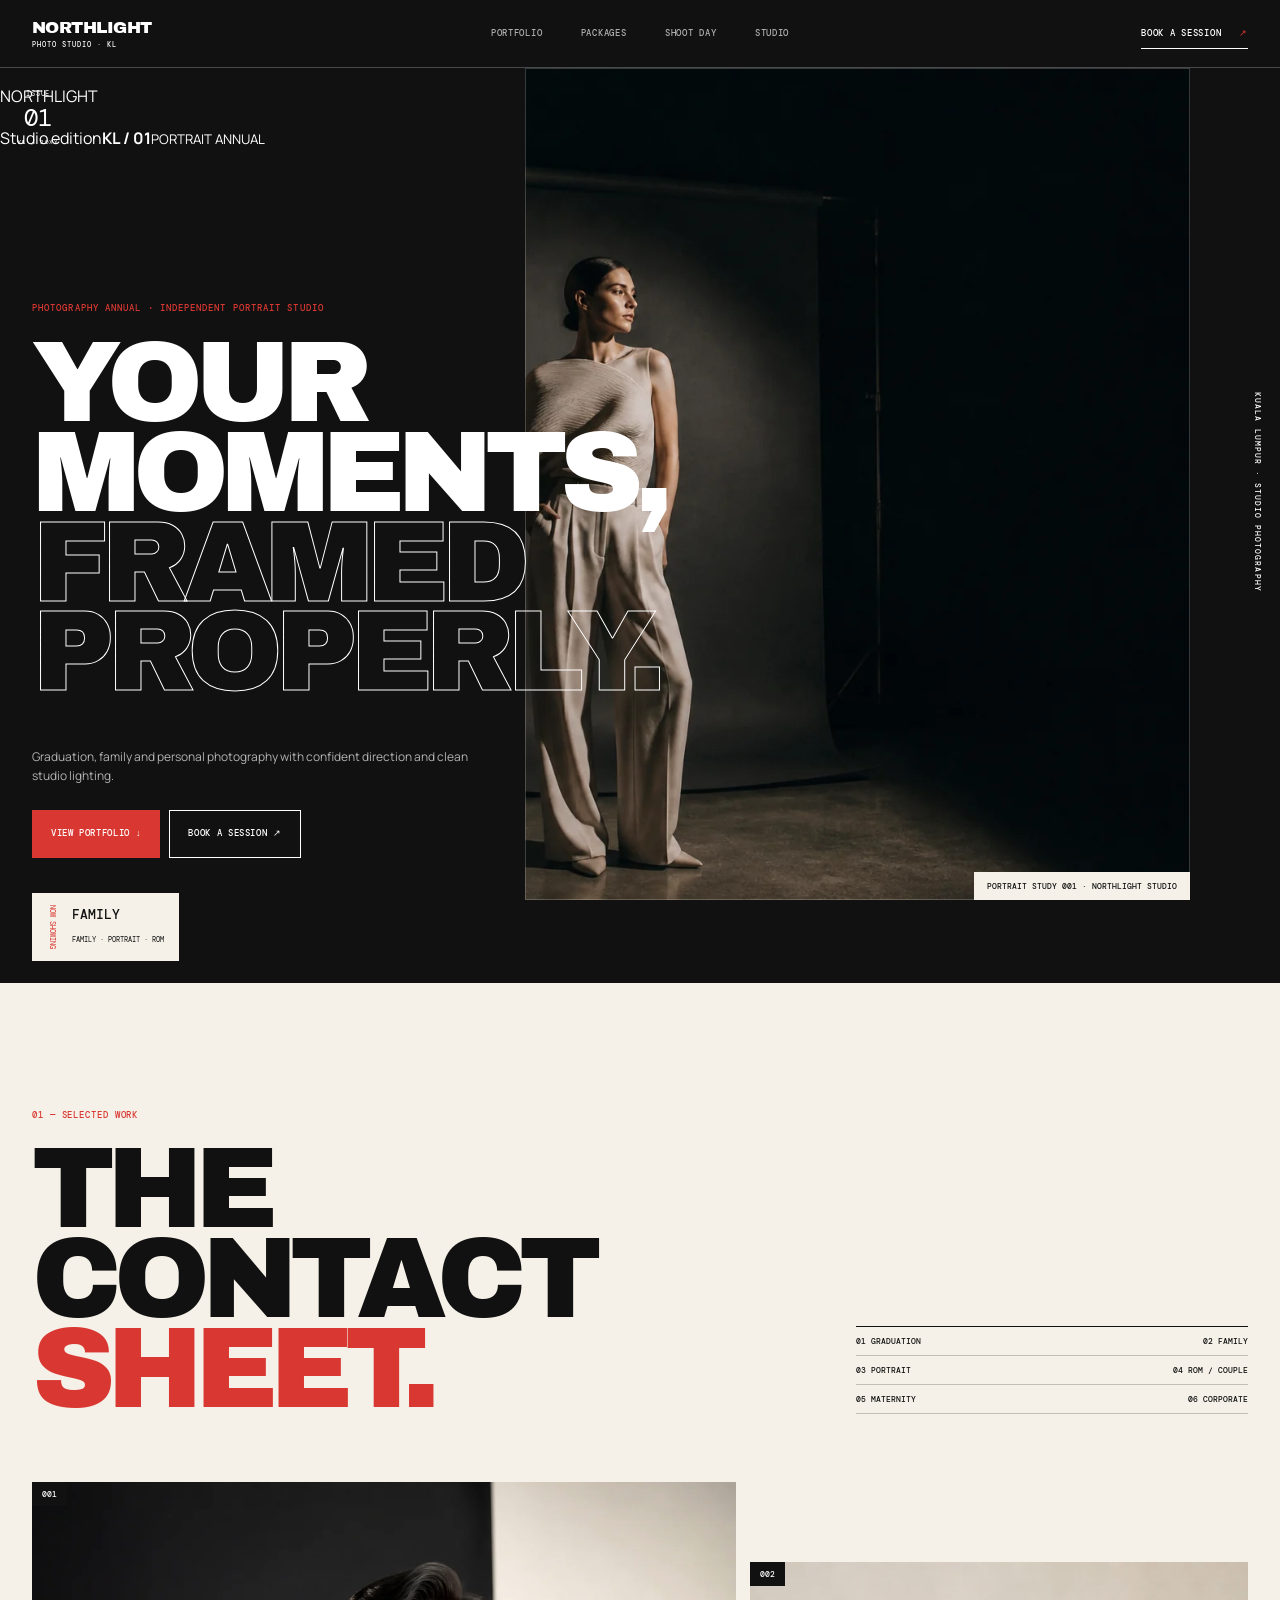
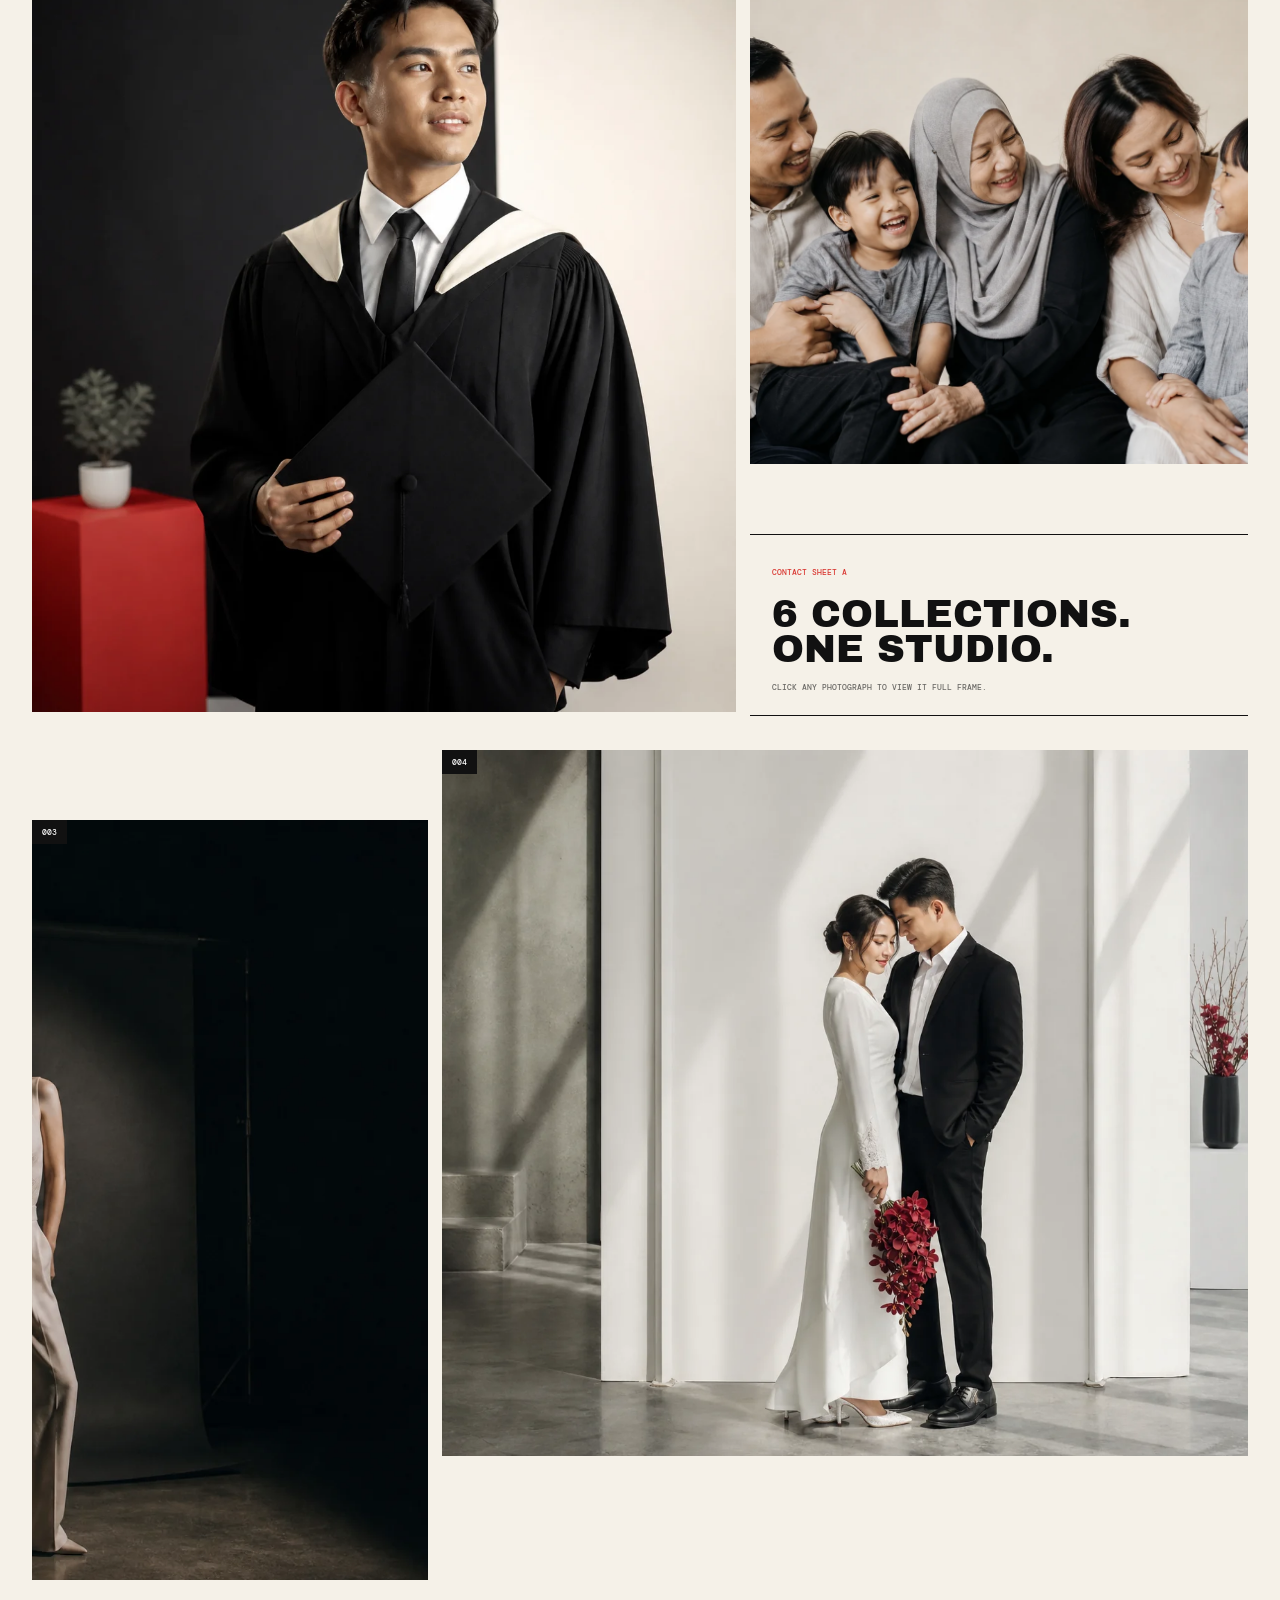
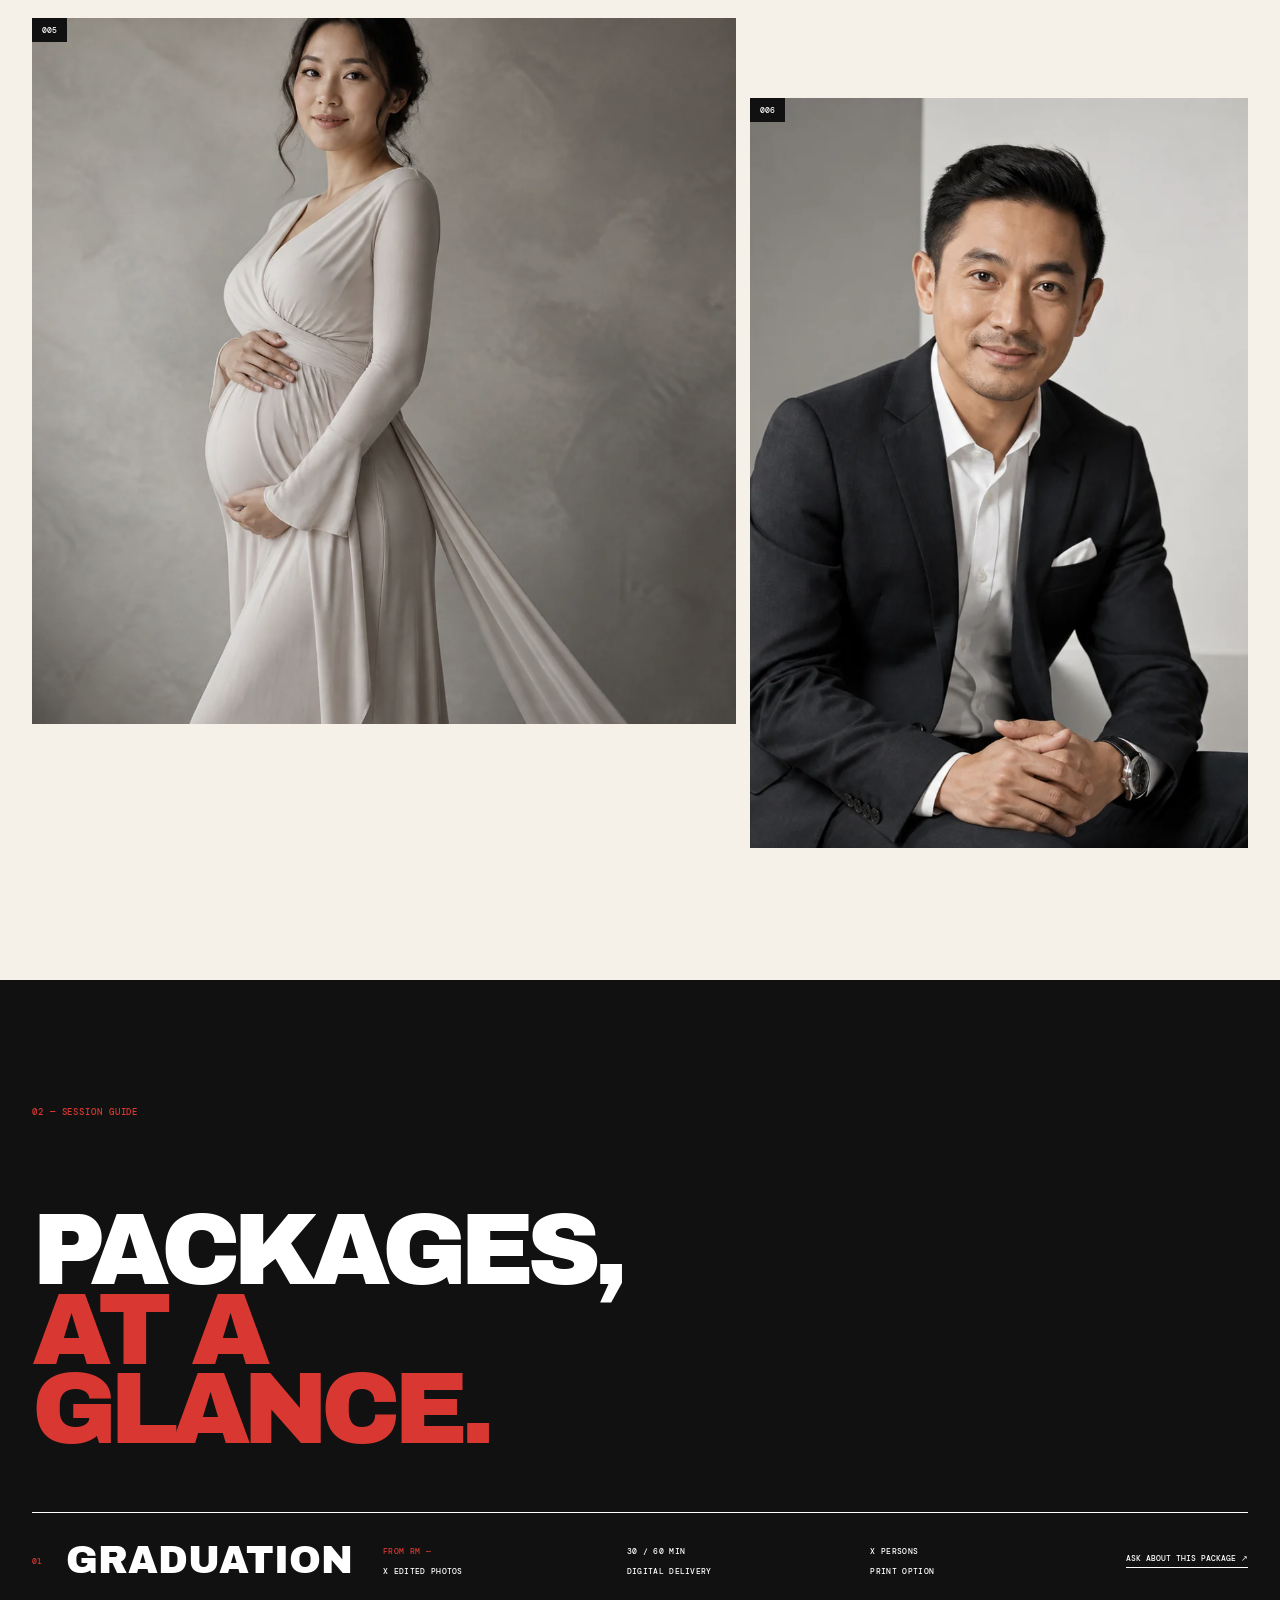
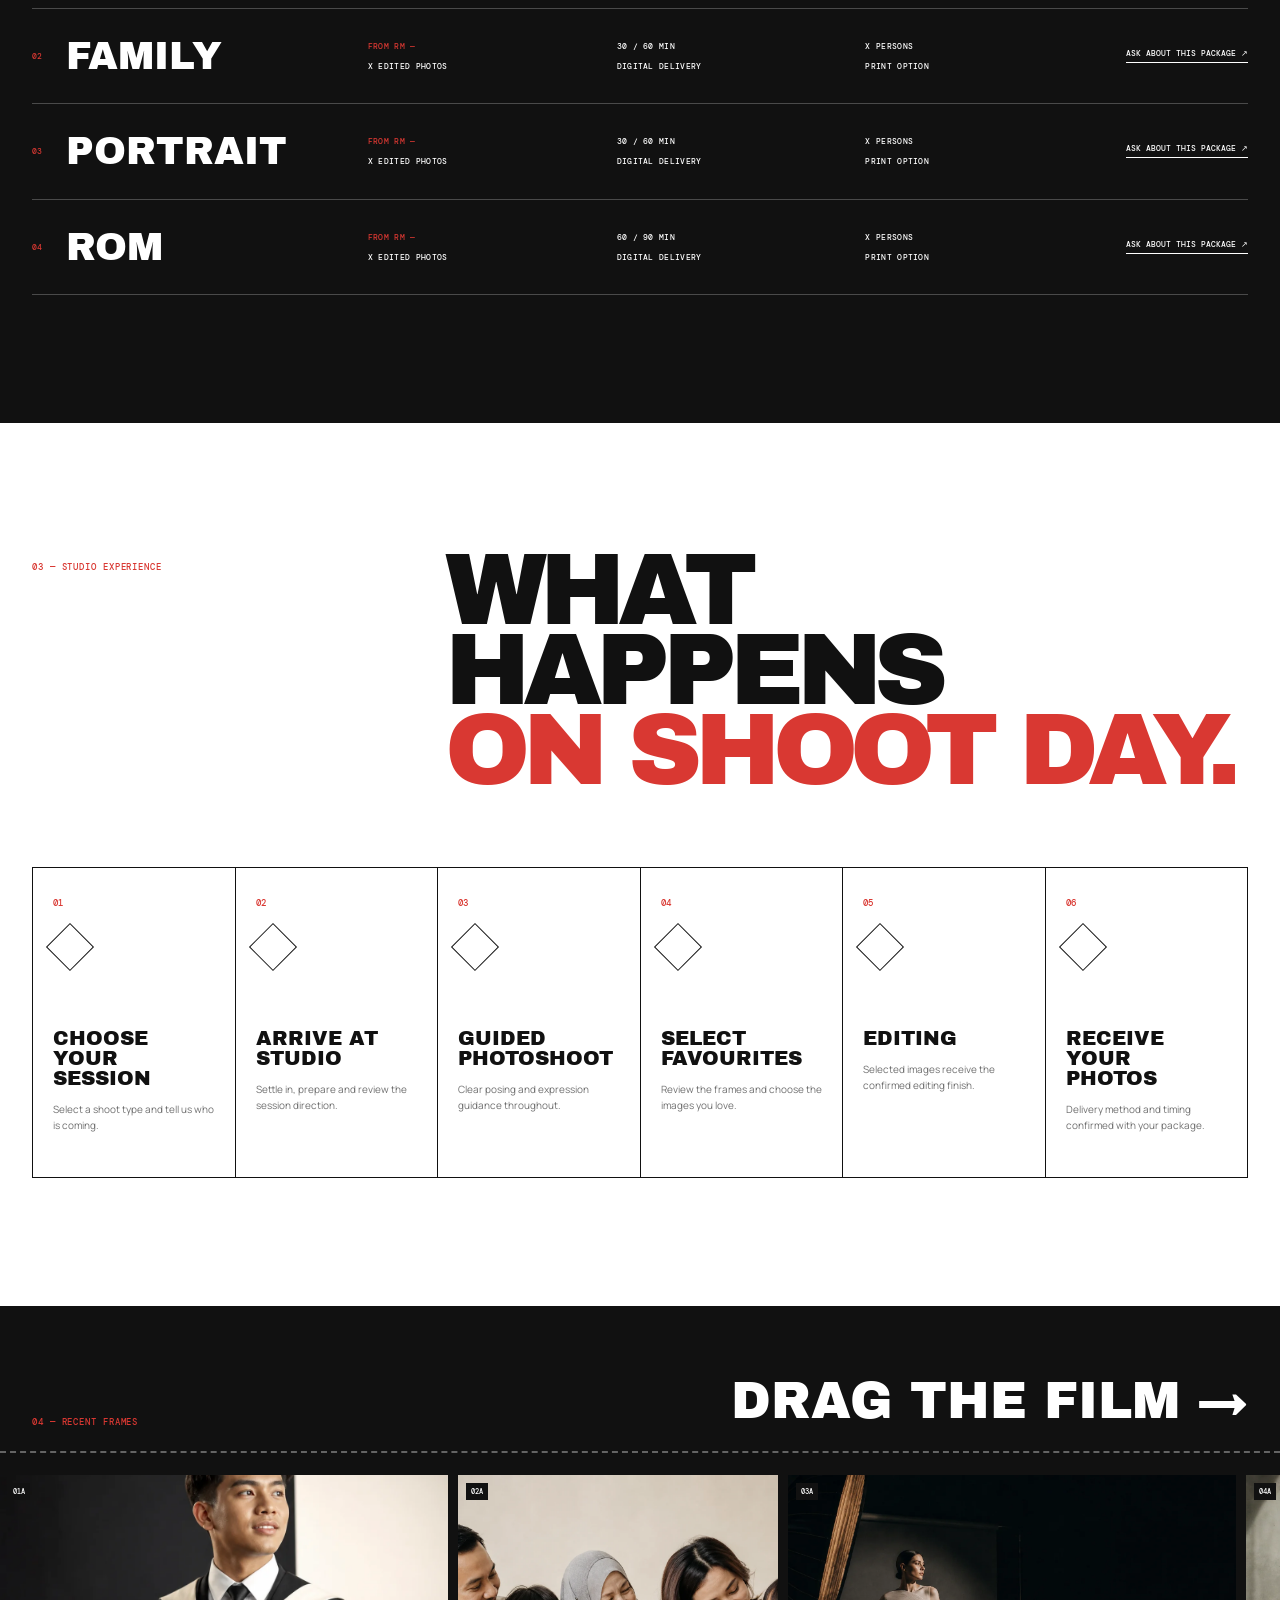
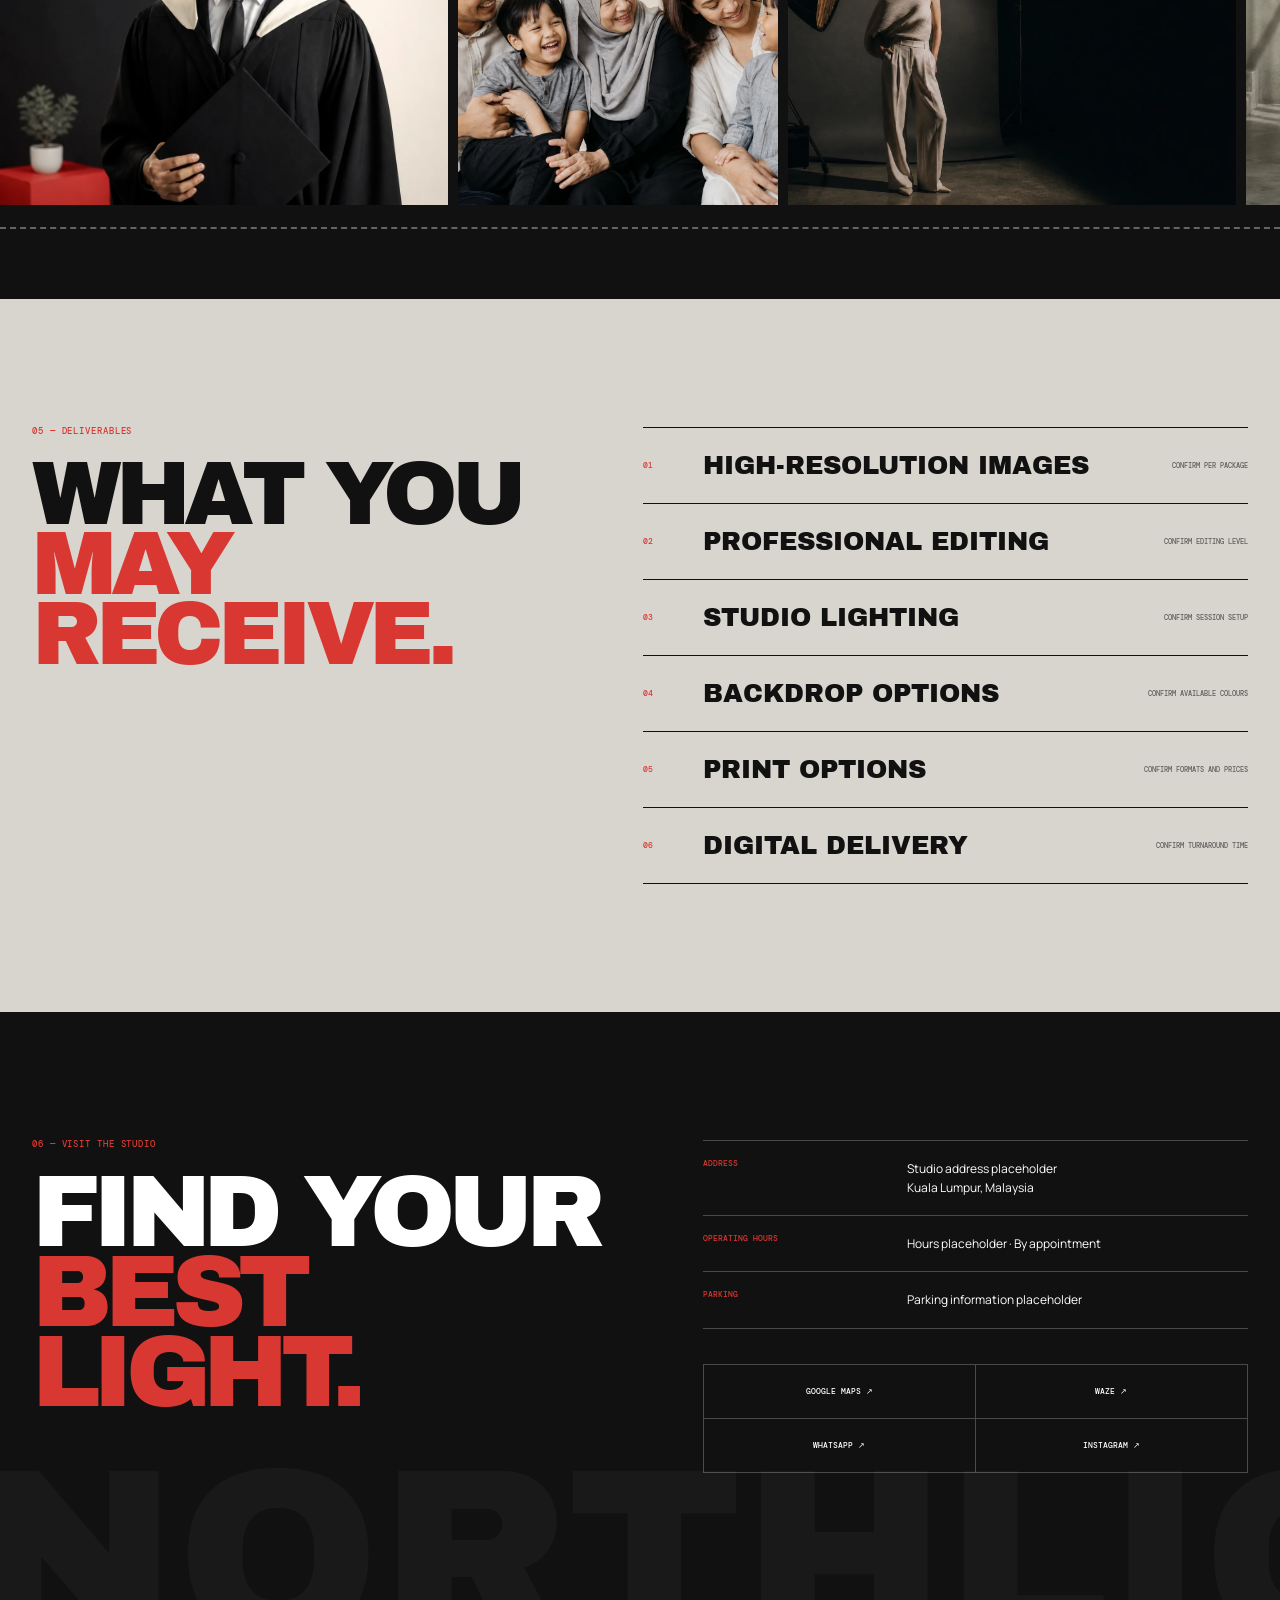
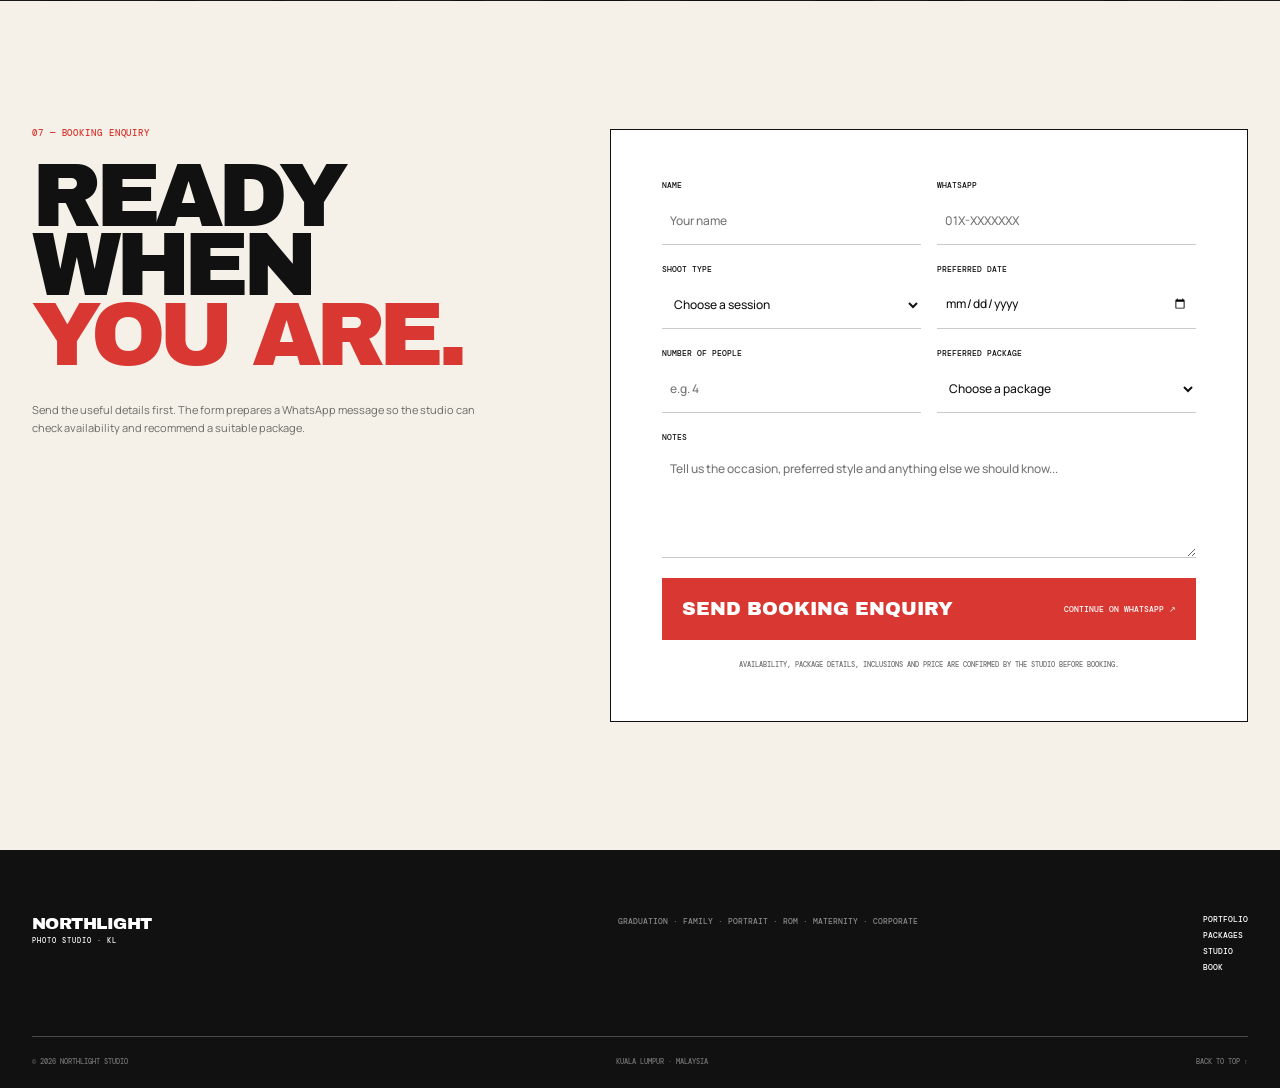
==== commit 6fa1840c: "Update index.html" ====
--- a/index.html
+++ b/index.html
@@ -9,8 +9,8 @@
   <link rel="preconnect" href="https://fonts.googleapis.com">
   <link rel="preconnect" href="https://fonts.gstatic.com" crossorigin>
   <link href="https://fonts.googleapis.com/css2?family=Archivo+Black&family=DM+Mono:wght@400;500&family=Manrope:wght@400;500;600;700&display=swap" rel="stylesheet">
-  <link rel="stylesheet" href="styles.css">
-  <script src="script.js" defer></script>
+  <link rel="stylesheet" href="styles.css?v=2">
+  <script src="script.js?v=2" defer></script>
 </head>
 <body>
   <a class="skip-link" href="#main">Skip to content</a>
@@ -25,11 +25,13 @@
 
   <main id="main">
     <section class="cover" id="top" aria-labelledby="cover-title">
+      <p class="cover-masthead" aria-hidden="true">NORTHLIGHT</p>
+      <div class="cover-stamp" aria-hidden="true"><span>Studio edition</span><strong>KL / 01</strong><small>PORTRAIT ANNUAL</small></div>
       <div class="cover-issue"><span>Issue</span><strong>01</strong><small>KL / 20XX</small></div>
       <p class="cover-vertical">Kuala Lumpur · Studio Photography</p>
       <figure class="cover-photo reveal"><img src="assets/images/hero/studio-cover.webp" alt="Editorial portrait photographed in a professional studio"><figcaption>Portrait study 001 · Northlight Studio</figcaption></figure>
       <div class="cover-copy">
-        <p class="cover-kicker reveal">Independent portrait studio</p>
+        <p class="cover-kicker reveal">Photography annual · Independent portrait studio</p>
         <h1 id="cover-title" class="reveal">Your moments,<br><span>framed properly.</span></h1>
         <div class="cover-bottom reveal"><p>Graduation, family and personal photography with confident direction and clean studio lighting.</p><div><a class="button button-red" href="#portfolio">View portfolio ↓</a><a class="button button-line" href="#booking">Book a session ↗</a></div></div>
       </div>
@@ -50,14 +52,14 @@
     </section>
 
     <section class="packages-section" id="packages" aria-labelledby="packages-title">
-      <div class="packages-top shell reveal"><p class="editorial-code">02 — Session guide</p><h2 id="packages-title">Packages,<br><span>at a glance.</span></h2><p>Every price and quantity below is intentionally marked as a placeholder. Replace them with confirmed studio packages before launch.</p></div>
+      <div class="packages-top shell reveal"><p class="editorial-code">02 — Session guide</p><h2 id="packages-title">Packages,<br><span>at a glance.</span></h2></div>
       <div class="package-table shell">
         <article class="package-row reveal"><div class="package-name"><span>01</span><h3>Graduation</h3></div><div class="package-facts"><span>From RM —</span><span>30 / 60 min</span><span>X persons</span><span>X edited photos</span><span>Digital delivery</span><span>Print option</span></div><button type="button" data-package="Graduation">Ask about this package ↗</button></article>
         <article class="package-row reveal"><div class="package-name"><span>02</span><h3>Family</h3></div><div class="package-facts"><span>From RM —</span><span>30 / 60 min</span><span>X persons</span><span>X edited photos</span><span>Digital delivery</span><span>Print option</span></div><button type="button" data-package="Family">Ask about this package ↗</button></article>
         <article class="package-row reveal"><div class="package-name"><span>03</span><h3>Portrait</h3></div><div class="package-facts"><span>From RM —</span><span>30 / 60 min</span><span>X persons</span><span>X edited photos</span><span>Digital delivery</span><span>Print option</span></div><button type="button" data-package="Portrait">Ask about this package ↗</button></article>
         <article class="package-row reveal"><div class="package-name"><span>04</span><h3>ROM</h3></div><div class="package-facts"><span>From RM —</span><span>60 / 90 min</span><span>X persons</span><span>X edited photos</span><span>Digital delivery</span><span>Print option</span></div><button type="button" data-package="ROM / Couple">Ask about this package ↗</button></article>
       </div>
-      <p class="placeholder-disclaimer shell">Placeholder package structure only · Confirm pricing, duration, people, edited-image quantity, delivery and print options with the studio.</p>
+      
     </section>
 
     <section class="experience-section" id="experience" aria-labelledby="experience-title">
@@ -67,7 +69,7 @@
 
     <section class="film-section" aria-labelledby="film-title"><div class="film-heading shell"><p class="editorial-code">04 — Recent frames</p><h2 id="film-title">Drag the film →</h2></div><div class="film-strip" id="film-strip" tabindex="0" aria-label="Horizontally scrollable recent photography"><figure><span>01A</span><img src="assets/images/gallery/01-graduation.webp" alt="Graduation portrait close crop" loading="lazy"></figure><figure><span>02A</span><img src="assets/images/gallery/02-family.webp" alt="Family portrait detail" loading="lazy"></figure><figure><span>03A</span><img src="assets/images/gallery/03-portrait.webp" alt="Editorial portrait detail" loading="lazy"></figure><figure><span>04A</span><img src="assets/images/gallery/04-rom-couple.webp" alt="ROM couple portrait detail" loading="lazy"></figure><figure><span>05A</span><img src="assets/images/gallery/05-maternity.webp" alt="Maternity portrait detail" loading="lazy"></figure><figure><span>06A</span><img src="assets/images/gallery/06-corporate.webp" alt="Corporate portrait detail" loading="lazy"></figure></div></section>
 
-    <section class="receive-section" aria-labelledby="receive-title"><div class="shell receive-grid"><div class="receive-heading reveal"><p class="editorial-code">05 — Deliverables</p><h2 id="receive-title">What you<br><span>may receive.</span></h2><p>These are common studio deliverables shown as confirmation placeholders—not guaranteed inclusions. Mark each item accurately when real packages are supplied.</p></div><div class="receive-list"><div class="reveal"><span>01</span><strong>High-resolution images</strong><small>Confirm per package</small></div><div class="reveal"><span>02</span><strong>Professional editing</strong><small>Confirm editing level</small></div><div class="reveal"><span>03</span><strong>Studio lighting</strong><small>Confirm session setup</small></div><div class="reveal"><span>04</span><strong>Backdrop options</strong><small>Confirm available colours</small></div><div class="reveal"><span>05</span><strong>Print options</strong><small>Confirm formats and prices</small></div><div class="reveal"><span>06</span><strong>Digital delivery</strong><small>Confirm turnaround time</small></div></div></div></section>
+    <section class="receive-section" aria-labelledby="receive-title"><div class="shell receive-grid"><div class="receive-heading reveal"><p class="editorial-code">05 — Deliverables</p><h2 id="receive-title">What you<br><span>may receive.</span></h2></div><div class="receive-list"><div class="reveal"><span>01</span><strong>High-resolution images</strong><small>Confirm per package</small></div><div class="reveal"><span>02</span><strong>Professional editing</strong><small>Confirm editing level</small></div><div class="reveal"><span>03</span><strong>Studio lighting</strong><small>Confirm session setup</small></div><div class="reveal"><span>04</span><strong>Backdrop options</strong><small>Confirm available colours</small></div><div class="reveal"><span>05</span><strong>Print options</strong><small>Confirm formats and prices</small></div><div class="reveal"><span>06</span><strong>Digital delivery</strong><small>Confirm turnaround time</small></div></div></div></section>
 
     <section class="studio-section" id="studio" aria-labelledby="studio-title"><div class="studio-marquee" aria-hidden="true">NORTHLIGHT · NORTHLIGHT · NORTHLIGHT ·</div><div class="shell studio-grid"><div class="studio-heading reveal"><p class="editorial-code">06 — Visit the studio</p><h2 id="studio-title">Find your<br><span>best light.</span></h2></div><div class="studio-data reveal"><dl><div><dt>Address</dt><dd>Studio address placeholder<br>Kuala Lumpur, Malaysia</dd></div><div><dt>Operating hours</dt><dd>Hours placeholder · By appointment</dd></div><div><dt>Parking</dt><dd>Parking information placeholder</dd></div></dl><div class="studio-links"><button type="button" data-map-link="google">Google Maps ↗</button><button type="button" data-map-link="waze">Waze ↗</button><button type="button" data-whatsapp>WhatsApp ↗</button><button type="button" data-social-link>Instagram ↗</button></div></div></div></section>
 
